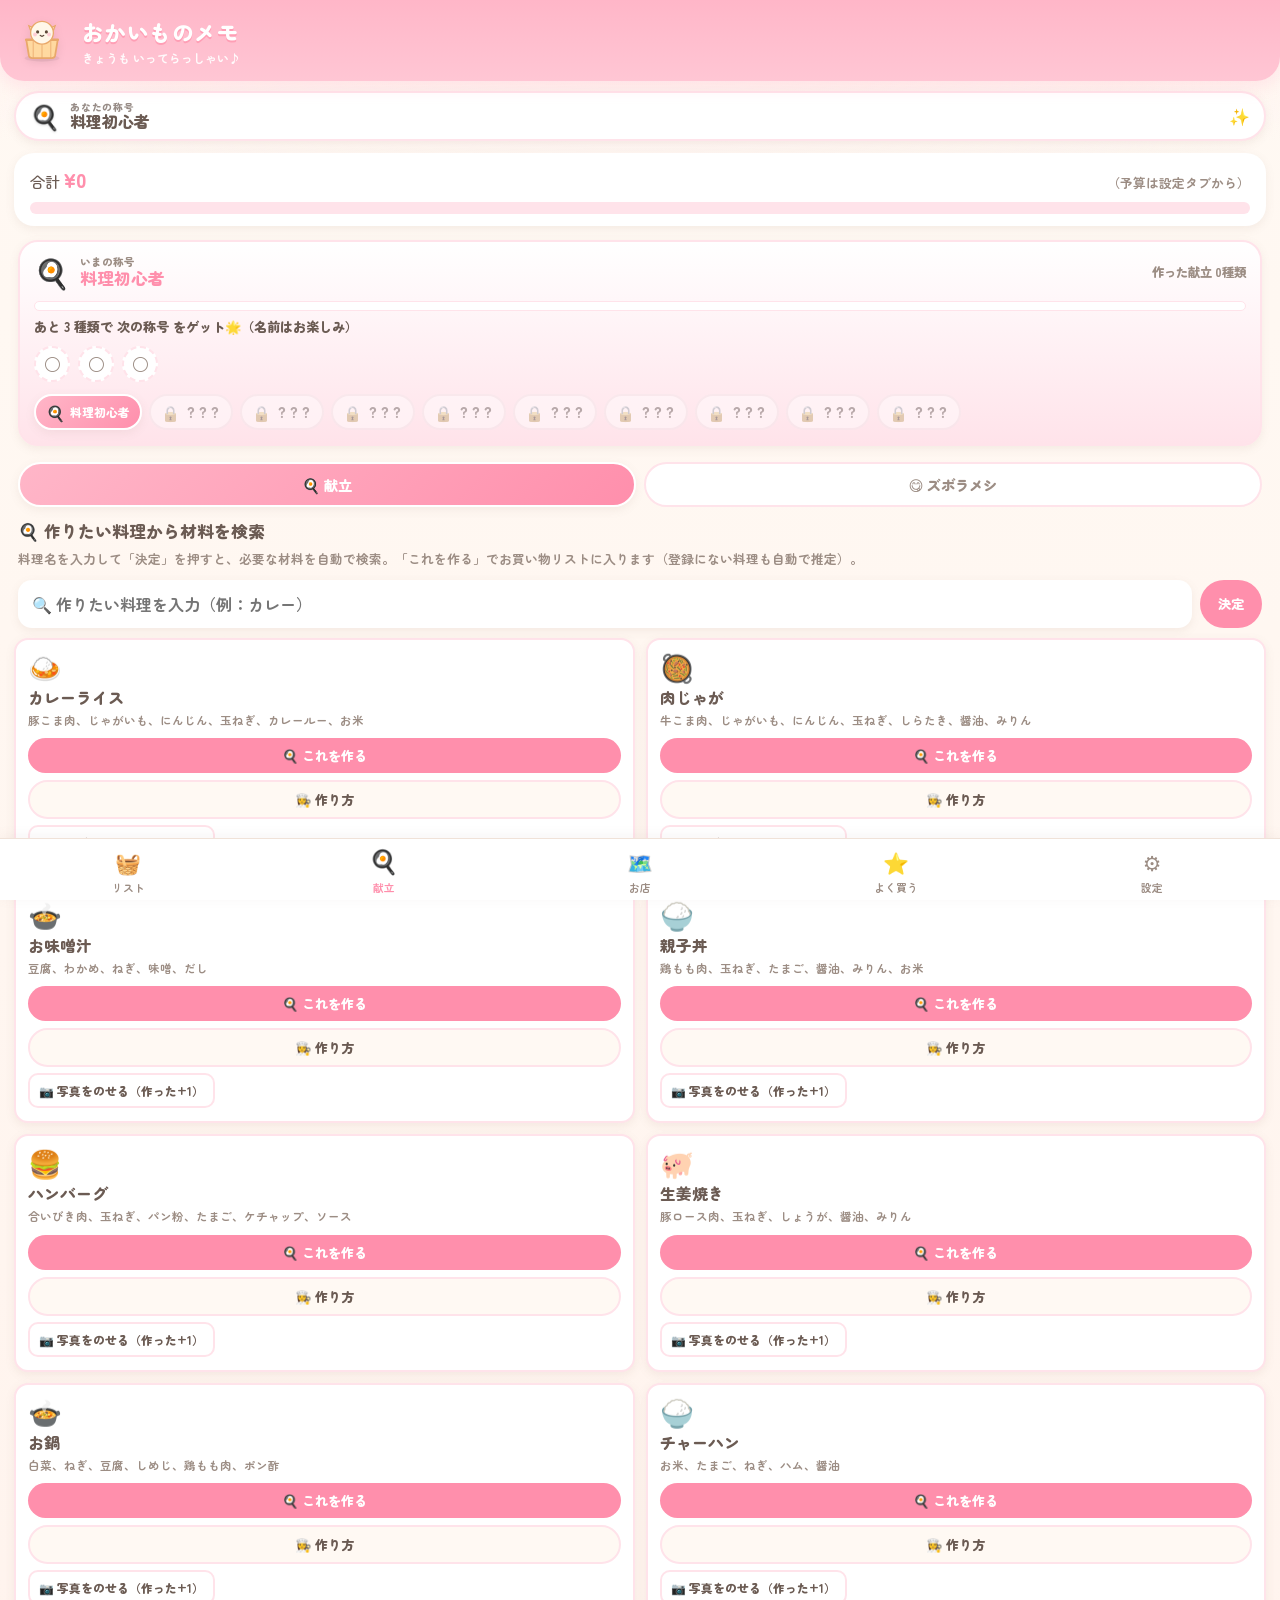
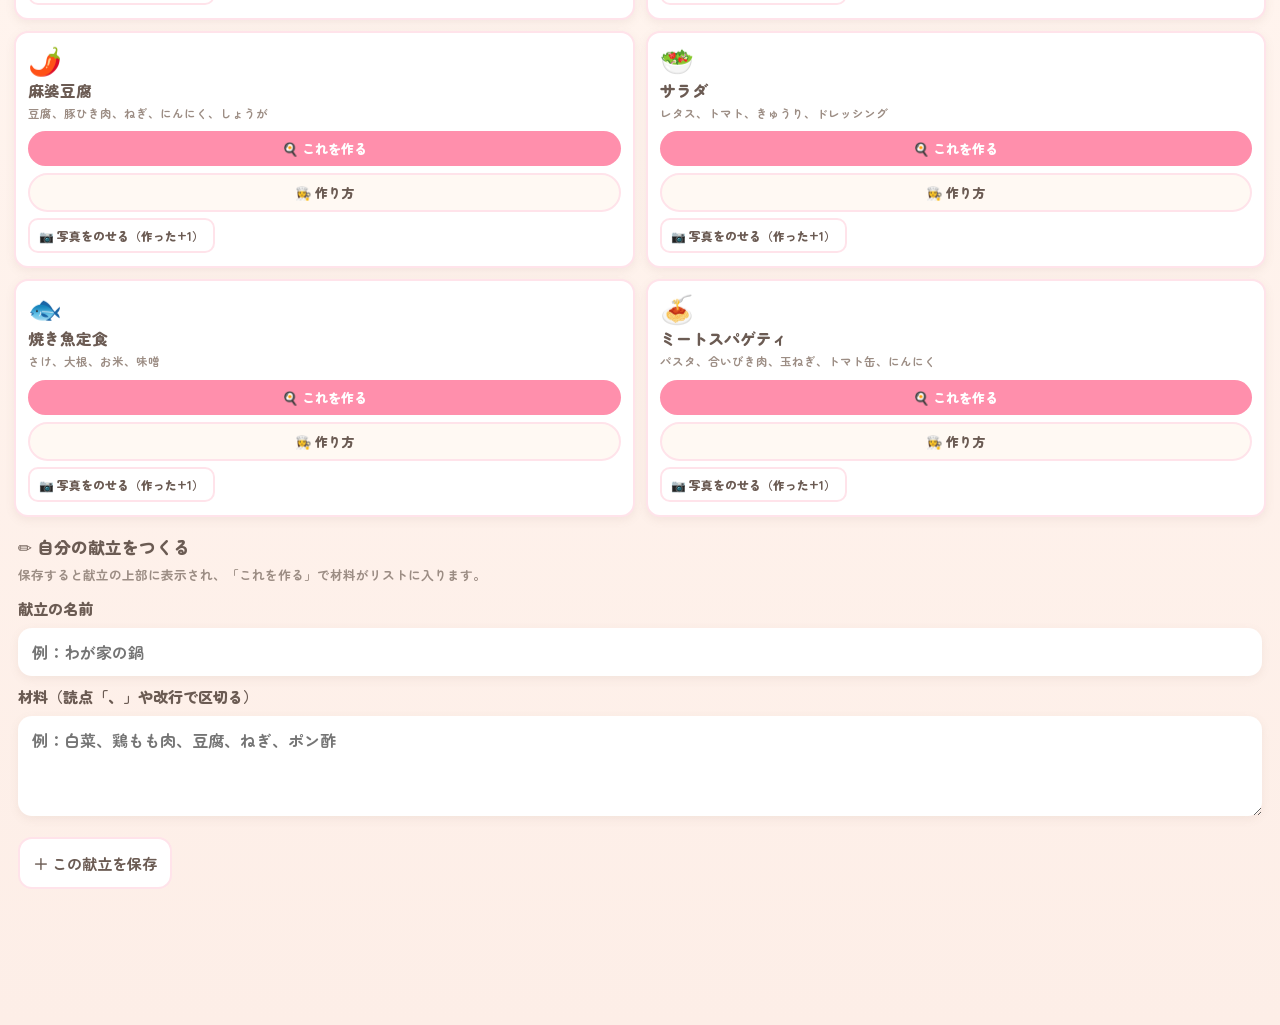
==== shopping/index.html @ a6638437 "v1.8: 料理名の予測サジェスト・材料推定の大幅拡充・リスト先頭表示 - 料理名を文脈から予測して候補表示（「鳥の」→鶏の唐揚げ/肉巻き、   「スパ」→スパゲティ＋カルボナーラ/ナポリタン、「ミネ" ====
<!DOCTYPE html>
<html lang="ja">
<head>
  <meta charset="UTF-8" />
  <!-- viewport-fit=cover で iPhone のノッチ/ホームバーまで対応。
       拡大はアクセシビリティのため敢えて禁止しない（入力欄は16pxで自動拡大を防止）。 -->
  <meta name="viewport" content="width=device-width, initial-scale=1.0, viewport-fit=cover" />
  <meta name="theme-color" content="#ffb6c8" />
  <meta name="description" content="主婦のための、かわいいお買い物リスト。よく買うものはワンタップ、売り場順で店内をスイスイ。" />
  <title>おかいものメモ 🐱🧺</title>

  <!-- スマホでホーム画面に追加すると、アプリのように全画面で起動する -->
  <meta name="mobile-web-app-capable" content="yes" />
  <meta name="apple-mobile-web-app-capable" content="yes" />
  <meta name="apple-mobile-web-app-status-bar-style" content="default" />
  <meta name="apple-mobile-web-app-title" content="おかいもの" />
  <meta name="format-detection" content="telephone=no" />

  <!-- ファビコン（お買い物バッグ）。SVG優先・PNGフォールバック -->
  <link rel="icon" href="favicon.svg?v=9" type="image/svg+xml" />
  <link rel="icon" href="favicon-32.png?v=9" sizes="32x32" type="image/png" />
  <link rel="icon" href="favicon-16.png?v=9" sizes="16x16" type="image/png" />
  <link rel="alternate icon" href="favicon-32.png?v=9" />

  <link rel="manifest" href="manifest.json" />
  <!-- iPhone のホーム画面アイコン（バッグ）。?v でキャッシュを更新 -->
  <link rel="apple-touch-icon" href="icons/apple-touch-icon.png?v=9" />
  <link rel="apple-touch-icon" sizes="180x180" href="icons/apple-touch-icon.png?v=9" />
  <link rel="apple-touch-icon" sizes="192x192" href="icons/icon-192.png?v=9" />

  <!-- 丸ゴシック（リポジトリで使用中の Zen Maru Gothic） -->
  <link rel="preconnect" href="https://fonts.googleapis.com" />
  <link rel="preconnect" href="https://fonts.gstatic.com" crossorigin />
  <link href="https://fonts.googleapis.com/css2?family=Zen+Maru+Gothic:wght@400;500;700;900&display=swap" rel="stylesheet" />

  <link rel="stylesheet" href="style.css" />
</head>
<body>
  <!-- ====== ヘッダー ====== -->
  <header class="app-header">
    <div class="mascot" aria-hidden="true">
      <!-- 買い物かごの子ねこマスコット -->
      <svg viewBox="0 0 64 64" width="56" height="56" role="img">
        <ellipse cx="32" cy="55" rx="20" ry="4" fill="#000" opacity="0.06"/>
        <!-- かご -->
        <path d="M14 34 h36 l-3 18 a4 4 0 0 1 -4 3 H21 a4 4 0 0 1 -4 -3 Z" fill="#ffd9a0" stroke="#e9a86a" stroke-width="2"/>
        <path d="M14 34 h36" stroke="#e9a86a" stroke-width="3" stroke-linecap="round"/>
        <path d="M22 34 v22 M32 34 v22 M42 34 v22" stroke="#e9a86a" stroke-width="1.5" opacity="0.6"/>
        <!-- ねこ -->
        <g>
          <path d="M20 26 l-3 -8 l8 4 Z" fill="#fff1d6" stroke="#e9a86a" stroke-width="1.5"/>
          <path d="M44 26 l3 -8 l-8 4 Z" fill="#fff1d6" stroke="#e9a86a" stroke-width="1.5"/>
          <circle cx="32" cy="26" r="13" fill="#fff7e9" stroke="#e9a86a" stroke-width="1.5"/>
          <circle cx="27" cy="25" r="1.8" fill="#5b4636"/>
          <circle cx="37" cy="25" r="1.8" fill="#5b4636"/>
          <path d="M30 29 q2 2 4 0" fill="none" stroke="#5b4636" stroke-width="1.5" stroke-linecap="round"/>
          <circle cx="24" cy="28" r="2.2" fill="#ffc2cf" opacity="0.8"/>
          <circle cx="40" cy="28" r="2.2" fill="#ffc2cf" opacity="0.8"/>
        </g>
      </svg>
    </div>
    <div class="app-title">
      <h1>おかいものメモ</h1>
      <p class="tagline">きょうも いってらっしゃい♪</p>
    </div>
  </header>

  <!-- ====== 称号バッジ（料理を作るほど豪華に） ====== -->
  <div id="titleBadge" class="title-badge" hidden>
    <span class="tb-icon" id="tbIcon" aria-hidden="true">🍳</span>
    <span class="tb-text">
      <span class="tb-label">あなたの称号</span>
      <span class="tb-name" id="tbName">料理初心者</span>
    </span>
    <span class="tb-spark" aria-hidden="true">✨</span>
  </div>

  <!-- ====== ホーム画面に追加バナー（スマホ用） ====== -->
  <div id="installBanner" class="install-banner" hidden>
    <span class="ib-emoji" aria-hidden="true">📲</span>
    <span id="installText" class="ib-text"></span>
    <button id="installBtn" class="ib-btn" type="button" hidden>追加</button>
    <button id="installClose" class="ib-close" type="button" aria-label="閉じる">✕</button>
  </div>

  <!-- ====== 予算サマリー ====== -->
  <section id="budgetBar" class="budget-bar" aria-live="polite">
    <div class="budget-line">
      <span class="budget-total">合計 <strong id="totalText">¥0</strong></span>
      <span class="budget-of" id="budgetOfText"></span>
    </div>
    <div class="budget-meter" role="progressbar" aria-label="予算の使用率">
      <div class="budget-meter-fill" id="budgetFill"></div>
    </div>
    <p class="budget-warn" id="budgetWarn" hidden>🐱 予算をちょっとオーバーしてるよ〜</p>
  </section>

  <!-- ====== メイン（タブ切替） ====== -->
  <main class="app-main">
    <!-- リストタブ -->
    <section id="tab-list" class="tab-panel" data-tab="list" hidden>
      <!-- 作る献立（上部に表示・人数で量を調整・材料は下にまとめる） -->
      <div id="planArea" class="plan-area" hidden></div>
      <!-- 買い忘れ提案（購入周期から「そろそろ？」） -->
      <div id="dueArea" class="due-area" hidden>
        <div class="due-head">
          <span>🔔 そろそろ買い忘れ？</span>
          <button id="dueClose" class="due-close" type="button" aria-label="閉じる">✕</button>
        </div>
        <div id="dueChips" class="chip-wrap"></div>
      </div>
      <div id="completeBanner" class="complete-banner" hidden>
        <div class="complete-emoji">🎉</div>
        <p class="complete-title">コンプリート！</p>
        <p class="complete-sub">今日のお買い物、おつかれさま♪</p>
        <button id="nextTripBtn" class="big-btn" type="button">🛍️ 次のお買い物に行く？</button>
      </div>
      <div id="listArea"></div>
      <div id="emptyState" class="empty-state" hidden>
        <div class="empty-emoji">🧺</div>
        <p class="empty-title">リストはまだ空っぽ</p>
        <p class="empty-sub">下の「＋」から、買うものを追加してね</p>
      </div>
    </section>

    <!-- よく買うものタブ -->
    <section id="tab-staples" class="tab-panel" data-tab="staples" hidden>
      <h2 class="section-title">⭐ いつもの・よく買うもの</h2>
      <p class="section-note">タップでリストに追加できます。長く使うほど、よく買うものが上に出てきます。</p>
      <div id="staplesArea" class="chip-wrap"></div>
      <div class="add-staple">
        <input id="newStapleInput" class="text-input" type="text" inputmode="text"
               placeholder="「いつもの」に登録（例：牛乳）" maxlength="30" />
        <button id="addStapleBtn" class="pill-btn" type="button">登録</button>
      </div>
    </section>

    <!-- 献立タブ（ホーム） -->
    <section id="tab-menu" class="tab-panel is-active" data-tab="menu">
      <!-- 称号・スタンプの進捗 -->
      <div id="cookProgress" class="cook-progress">
        <div class="cp-top">
          <span class="cp-title-icon" id="cpIcon" aria-hidden="true">🍳</span>
          <span class="cp-title-wrap">
            <span class="cp-title-label">いまの称号</span>
            <span class="cp-title-name" id="cpName">料理初心者</span>
          </span>
          <span class="cp-count" id="cpCount">作った献立 0種類</span>
        </div>
        <div class="cp-bar"><div class="cp-bar-fill" id="cpBarFill"></div></div>
        <p class="cp-next" id="cpNext"></p>
        <div id="stampCard" class="stamp-card"></div>
      </div>

      <!-- 献立／ズボラメシ の切り替え -->
      <div class="menu-seg">
        <button id="segRecipes" class="seg-btn is-active" type="button">🍳 献立</button>
        <button id="segZubora" class="seg-btn" type="button">😋 ズボラメシ</button>
      </div>

      <!-- 献立ペイン -->
      <div id="recipesPane">
        <h2 class="section-title">🍳 作りたい料理から材料を検索</h2>
        <p class="section-note">料理名を入力して「決定」を押すと、必要な材料を自動で検索。「これを作る」でお買い物リストに入ります（登録にない料理も自動で推定）。</p>

        <div class="recipe-search-wrap">
          <div class="recipe-search">
            <input id="recipeSearch" class="text-input" type="text" inputmode="text" autocomplete="off"
                   placeholder="🔍 作りたい料理を入力（例：カレー）" maxlength="24" />
            <button id="recipeDecideBtn" class="pill-btn" type="button">決定</button>
          </div>
          <div id="recipeSuggest" class="recipe-suggest" hidden></div>
        </div>

        <div id="recipeResult" class="recipe-result" hidden></div>

        <div id="recipeArea" class="recipe-grid"></div>

        <div id="recipeNoMatch" class="recipe-nomatch" hidden></div>

        <h2 class="section-title" style="margin-top:18px;">✏️ 自分の献立をつくる</h2>
        <p class="section-note">保存すると献立の上部に表示され、「これを作る」で材料がリストに入ります。</p>
        <label class="field" style="margin-bottom:8px;">
          <span class="field-label">献立の名前</span>
          <input id="recipeName" class="text-input" type="text" maxlength="20"
                 placeholder="例：わが家の鍋" style="margin-top:8px;" />
        </label>
        <label class="field">
          <span class="field-label">材料（読点「、」や改行で区切る）</span>
          <textarea id="recipeItems" class="text-input" rows="3"
                    placeholder="例：白菜、鶏もも肉、豆腐、ねぎ、ポン酢"
                    style="margin-top:8px; resize:vertical; line-height:1.6;"></textarea>
        </label>
        <button id="saveRecipeBtn" class="ghost-btn" type="button" style="margin:0 4px;">＋ この献立を保存</button>
      </div>

      <!-- ズボラメシペイン -->
      <div id="zuboraPane" hidden>
        <h2 class="section-title">😋 ズボラメシ（時短・節約）</h2>
        <p class="section-note">米類・麺類・一人暮らし飯・節約飯から、かんたんメニューを「これを作る」でリストに追加できます。</p>
        <div id="zuboraCats" class="chip-wrap"></div>
        <div id="zuboraArea" class="recipe-grid"></div>
      </div>
    </section>

    <!-- お店タブ（Phase 3：位置情報・オンライン時のみ） -->
    <section id="tab-stores" class="tab-panel" data-tab="stores" hidden>
      <h2 class="section-title">🗺️ 近くのお店</h2>
      <p class="section-note">現在地から近いスーパー・ドラッグストア等を探します。オンライン時のみ・位置情報の許可が必要です（地図データ © OpenStreetMap）。</p>

      <div class="store-actions">
        <button id="findStoresBtn" class="big-btn" type="button">📍 近くのお店を探す</button>
      </div>
      <div id="storeStatus" class="store-status" hidden></div>

      <div id="mapWrap" class="map-wrap" hidden>
        <div id="map"></div>
      </div>

      <div id="storeResults" class="store-results"></div>

      <div id="savedWrap" hidden>
        <h2 class="section-title" style="margin-top:18px;">⭐ 保存したお店</h2>
        <p class="section-note">回りたいお店にチェック → 「効率ルートを計算」で、現在地から近い順の回り方を提案します。</p>
        <div id="savedStores" class="store-results"></div>
        <div class="store-actions">
          <button id="routeBtn" class="big-btn ghost" type="button">🧭 効率ルートを計算</button>
        </div>
        <div id="routeArea" class="route-area" hidden>
          <div class="route-head">🧭 お店をまわる順番</div>
          <div id="routeList"></div>
          <div id="inStoreRoute" class="instore-route"></div>
        </div>
      </div>
    </section>

    <!-- 設定タブ -->
    <section id="tab-settings" class="tab-panel" data-tab="settings" hidden>
      <h2 class="section-title">⚙️ 設定</h2>

      <label class="field">
        <span class="field-label">今回の予算</span>
        <span class="field-input-yen">
          <span>¥</span>
          <input id="budgetInput" class="text-input" type="number" inputmode="numeric"
                 min="0" step="100" placeholder="例：5000" />
        </span>
      </label>

      <label class="toggle-field">
        <span>
          <span class="field-label">売り場順にならべる</span>
          <span class="field-sub">野菜→お肉→…の順でカード表示</span>
        </span>
        <input id="sortToggle" type="checkbox" class="switch" checked />
      </label>

      <label class="toggle-field">
        <span>
          <span class="field-label">合計金額を表示</span>
          <span class="field-sub">単価から自動でカゴ合計を計算</span>
        </span>
        <input id="budgetToggle" type="checkbox" class="switch" checked />
      </label>

      <label class="toggle-field">
        <span>
          <span class="field-label">買い忘れ提案</span>
          <span class="field-sub">買った周期から「そろそろ？」をお知らせ</span>
        </span>
        <input id="reminderToggle" type="checkbox" class="switch" checked />
      </label>

      <h2 class="section-title" style="margin-top:18px;">🧺 買い忘れ・在庫</h2>
      <p class="section-note">カゴに入れた品は自動で記録され、買う周期を学習します。周期は調整できます。</p>
      <div id="inventoryArea" class="inventory-area"></div>

      <div class="settings-actions">
        <button id="clearCheckedBtn" class="ghost-btn" type="button">✅ 完了したものを消す</button>
        <button id="clearAllBtn" class="ghost-btn danger" type="button">🗑 リストを全部消す</button>
      </div>

      <p class="settings-note">
        データはこの端末の中だけに保存されます（ログイン不要・無料・オフラインOK）。<br />
        ブラウザのデータを消すと、リストも消えるのでご注意ください。
      </p>
      <p class="settings-ver">おかいものメモ Phase 3 · v1.8</p>
    </section>
  </main>

  <!-- ====== 下部：追加バー（リストタブのみ表示） ====== -->
  <div id="addBar" class="add-bar" style="display:none;">
    <div id="suggestBox" class="suggest-box" hidden></div>
    <form id="addForm" class="add-form" autocomplete="off">
      <input id="nameInput" class="add-name" type="text" inputmode="text"
             placeholder="買うものを入力…" maxlength="40" aria-label="買うものの名前" />
      <input id="qtyInput" class="add-qty" type="number" inputmode="numeric"
             min="1" step="1" value="1" aria-label="数量" />
      <button id="addBtn" class="add-submit" type="submit" aria-label="リストに追加">＋</button>
    </form>
  </div>

  <!-- ====== タブバー ====== -->
  <nav class="tab-bar" role="tablist">
    <button class="tab-btn" data-target="list" role="tab" aria-selected="false">
      <span class="tab-ico">🧺</span><span class="tab-lbl">リスト</span>
    </button>
    <button class="tab-btn is-active" data-target="menu" role="tab" aria-selected="true">
      <span class="tab-ico">🍳</span><span class="tab-lbl">献立</span>
    </button>
    <button class="tab-btn" data-target="stores" role="tab" aria-selected="false">
      <span class="tab-ico">🗺️</span><span class="tab-lbl">お店</span>
    </button>
    <button class="tab-btn" data-target="staples" role="tab" aria-selected="false">
      <span class="tab-ico">⭐</span><span class="tab-lbl">よく買う</span>
    </button>
    <button class="tab-btn" data-target="settings" role="tab" aria-selected="false">
      <span class="tab-ico">⚙️</span><span class="tab-lbl">設定</span>
    </button>
  </nav>

  <!-- ご褒美演出のレイヤー -->
  <div id="rewardLayer" class="reward-layer" aria-hidden="true"></div>

  <script src="categories.js"></script>
  <script src="recipes.js"></script>
  <script src="app.js"></script>
  <script src="stores.js"></script>
</body>
</html>
---- shopping/style.css ----
/* =========================================================================
 * style.css — おかいものメモ かわいいパステルテーマ
 * CSS変数で配色を一元管理。丸ゴシック(Zen Maru Gothic)＋角丸カード。
 * ========================================================================= */

:root {
  /* パステル配色 */
  --pink:        #ffb6c8;
  --pink-soft:   #ffe3ea;
  --pink-deep:   #ff8fac;
  --cream:       #fff9f3;
  --peach:       #ffd9a0;
  --mint:        #b9e7d4;
  --mint-deep:   #6fcfae;
  --lav:         #d8c7f0;
  --sky:         #bfe0ff;
  --ink:         #6b5b53;     /* やさしい茶系の文字色 */
  --ink-soft:    #9c8d84;
  --line:        #f0e2d8;
  --white:       #ffffff;
  --warn:        #ff8aa0;

  --radius:      20px;
  --radius-sm:   14px;
  --shadow:      0 6px 18px rgba(255, 150, 175, 0.18);
  --shadow-soft: 0 3px 10px rgba(150, 120, 110, 0.10);

  --header-h:    72px;
  --addbar-h:    66px;
  --tabbar-h:    62px;

  --font: 'Zen Maru Gothic', system-ui, -apple-system, 'Hiragino Maru Gothic ProN',
          'Yu Gothic', sans-serif;
}

* { box-sizing: border-box; -webkit-tap-highlight-color: transparent; }

/* スマホでの操作感：ボタン等は長押し選択/コールアウトを無効化（入力欄は選択OK） */
button, .chip, .tab-btn, .aisle-head, .item-name, .mascot, .app-title,
.budget-bar, .section-title, .empty-state {
  -webkit-user-select: none;
  user-select: none;
  -webkit-touch-callout: none;
}

html {
  /* Androidのプル更新やバウンスでアプリ感が崩れないように */
  overscroll-behavior-y: none;
  height: 100%;
}

html, body {
  margin: 0;
  padding: 0;
  font-family: var(--font);
  color: var(--ink);
  background:
    radial-gradient(1200px 400px at 50% -200px, var(--pink-soft), transparent),
    linear-gradient(180deg, var(--cream), #fff4ee 60%, #fdeee7);
  min-height: 100vh;
  font-weight: 500;
  -webkit-font-smoothing: antialiased;
  overscroll-behavior-y: contain;
}

body {
  padding-bottom: calc(var(--addbar-h) + var(--tabbar-h) + env(safe-area-inset-bottom));
}

/* ====== ヘッダー ====== */
.app-header {
  position: sticky;
  top: 0;
  z-index: 30;
  display: flex;
  align-items: center;
  gap: 12px;
  padding: 10px 16px calc(10px) 14px;
  padding-top: calc(10px + env(safe-area-inset-top));
  background: linear-gradient(180deg, var(--pink), #ffc6d4);
  border-bottom-left-radius: 24px;
  border-bottom-right-radius: 24px;
  box-shadow: var(--shadow);
}
.mascot { flex: 0 0 auto; filter: drop-shadow(0 3px 4px rgba(0,0,0,0.08)); animation: bob 4s ease-in-out infinite; }
@keyframes bob { 0%,100% { transform: translateY(0); } 50% { transform: translateY(-3px); } }
.app-title h1 {
  margin: 0;
  font-size: 1.35rem;
  font-weight: 900;
  color: #fff;
  text-shadow: 0 2px 0 rgba(255, 120, 150, 0.45);
  letter-spacing: 0.02em;
}
.tagline { margin: 2px 0 0; font-size: 0.74rem; color: #fff; opacity: 0.92; font-weight: 700; }

/* ====== 予算サマリー ====== */
.budget-bar {
  margin: 12px 14px 4px;
  padding: 12px 16px;
  background: var(--white);
  border-radius: var(--radius);
  box-shadow: var(--shadow-soft);
}
.budget-line { display: flex; align-items: baseline; justify-content: space-between; gap: 8px; }
.budget-total { font-size: 0.95rem; }
.budget-total strong { font-size: 1.25rem; font-weight: 900; color: var(--pink-deep); }
.budget-of { font-size: 0.8rem; color: var(--ink-soft); font-weight: 700; }
.budget-meter {
  margin-top: 8px;
  height: 12px;
  border-radius: 999px;
  background: var(--pink-soft);
  overflow: hidden;
}
.budget-meter-fill {
  height: 100%;
  width: 0%;
  border-radius: 999px;
  background: linear-gradient(90deg, var(--mint-deep), var(--mint));
  transition: width 0.4s cubic-bezier(.2,.9,.3,1.2), background 0.3s;
}
.budget-meter-fill.is-over { background: linear-gradient(90deg, var(--warn), var(--pink-deep)); }
.budget-warn { margin: 8px 0 0; font-size: 0.82rem; font-weight: 700; color: var(--pink-deep); }

/* ====== ホーム画面に追加バナー ====== */
.install-banner {
  display: flex;
  align-items: center;
  gap: 10px;
  margin: 12px 14px 0;
  padding: 11px 12px 11px 14px;
  background: linear-gradient(180deg, #fff, var(--pink-soft));
  border: 2px solid var(--pink-soft);
  border-radius: var(--radius);
  box-shadow: var(--shadow-soft);
  animation: fadeIn 0.3s ease;
}
.install-banner[hidden] { display: none; }
.ib-emoji { font-size: 1.3rem; flex: 0 0 auto; }
.ib-text { flex: 1 1 auto; font-size: 0.82rem; font-weight: 700; line-height: 1.4; color: var(--ink); }
.ib-btn {
  flex: 0 0 auto;
  font-family: var(--font);
  font-weight: 900;
  color: #fff;
  background: var(--pink-deep);
  border: none;
  border-radius: 999px;
  padding: 8px 16px;
  cursor: pointer;
}
.ib-btn:active { transform: scale(0.96); }
.ib-close {
  flex: 0 0 auto;
  width: 30px; height: 30px;
  border: none;
  background: transparent;
  color: var(--ink-soft);
  font-size: 0.9rem;
  cursor: pointer;
  border-radius: 8px;
}
.ib-close:active { background: rgba(0,0,0,0.05); }

/* ====== メイン ====== */
.app-main { padding: 6px 14px 8px; }
.tab-panel { animation: fadeIn 0.25s ease; }
.tab-panel[hidden] { display: none; }
@keyframes fadeIn { from { opacity: 0; transform: translateY(6px); } to { opacity: 1; transform: none; } }

/* ====== 売り場グループ ====== */
.aisle {
  margin: 14px 0;
}
.aisle-head {
  display: flex;
  align-items: center;
  gap: 8px;
  margin: 0 4px 8px;
  font-size: 0.9rem;
  font-weight: 900;
  color: var(--ink);
}
.aisle-head .aisle-emoji { font-size: 1.15rem; }
.aisle-head .aisle-count {
  margin-left: auto;
  font-size: 0.72rem;
  color: var(--ink-soft);
  background: var(--pink-soft);
  border-radius: 999px;
  padding: 2px 9px;
  font-weight: 700;
}

/* ====== 商品カード ====== */
.item-card {
  display: flex;
  align-items: center;
  gap: 10px;
  background: var(--white);
  border-radius: var(--radius-sm);
  padding: 12px 12px;
  margin: 8px 0;
  box-shadow: var(--shadow-soft);
  transition: transform 0.18s ease, opacity 0.3s ease, box-shadow 0.18s;
  touch-action: pan-y;
}
.item-card.is-checked { opacity: 0.5; }
.item-card.is-checked .item-name { text-decoration: line-through; color: var(--ink-soft); }
.item-card:active { transform: scale(0.99); }

.check-btn {
  flex: 0 0 auto;
  width: 34px;
  height: 34px;
  border-radius: 50%;
  border: 2.5px solid var(--pink);
  background: var(--white);
  cursor: pointer;
  display: grid;
  place-items: center;
  font-size: 1rem;
  color: transparent;
  transition: all 0.18s ease;
}
.check-btn:active { transform: scale(0.86); }
.is-checked .check-btn {
  background: linear-gradient(135deg, var(--mint-deep), var(--mint));
  border-color: var(--mint-deep);
  color: #fff;
}

.item-body { flex: 1 1 auto; min-width: 0; }
.item-name {
  font-size: 1.02rem;
  font-weight: 700;
  word-break: break-word;
  line-height: 1.3;
}
.item-meta {
  margin-top: 2px;
  font-size: 0.76rem;
  color: var(--ink-soft);
  font-weight: 700;
  display: flex;
  gap: 8px;
  flex-wrap: wrap;
}
.item-price-input {
  width: 92px;
  border: 1.5px solid var(--line);
  border-radius: 10px;
  padding: 6px 8px;
  font-family: var(--font);
  font-weight: 700;
  font-size: 16px;        /* iOS の入力フォーカス時ズームを防ぐため16px以上 */
  color: var(--ink);
  text-align: right;
  background: var(--cream);
}
.item-price-input:focus { outline: none; border-color: var(--pink); background: #fff; }
.item-prev-price { color: var(--ink-soft); font-weight: 700; }
.item-prev-price.is-up { color: var(--warn); }
.item-prev-price.is-down { color: var(--mint-deep); }

.qty-group { display: flex; align-items: center; gap: 2px; flex: 0 0 auto; }
.qty-btn {
  width: 30px; height: 30px;
  border-radius: 8px;
  border: none;
  background: var(--pink-soft);
  color: var(--pink-deep);
  font-weight: 900;
  font-size: 1rem;
  cursor: pointer;
  line-height: 1;
}
.qty-btn:active { transform: scale(0.9); }
.qty-num { min-width: 26px; text-align: center; font-weight: 900; font-size: 0.95rem; }

.del-btn {
  flex: 0 0 auto;
  width: 36px; height: 36px;
  border: none;
  background: transparent;
  color: var(--ink-soft);
  font-size: 1.05rem;
  cursor: pointer;
  border-radius: 8px;
}
.del-btn:active { background: var(--pink-soft); }

/* ====== 空状態 ====== */
.empty-state { text-align: center; padding: 48px 20px; color: var(--ink-soft); }
.empty-emoji { font-size: 3.4rem; animation: bob 3s ease-in-out infinite; }
.empty-title { font-size: 1.05rem; font-weight: 900; color: var(--ink); margin: 12px 0 4px; }
.empty-sub { font-size: 0.85rem; margin: 0; }

/* ====== よく買うもの ====== */
.section-title { font-size: 1.05rem; font-weight: 900; margin: 8px 4px 6px; }
.section-note { font-size: 0.8rem; color: var(--ink-soft); margin: 0 4px 12px; font-weight: 700; }
.chip-wrap { display: flex; flex-wrap: wrap; gap: 9px; }
.chip {
  display: inline-flex;
  align-items: center;
  gap: 6px;
  background: var(--white);
  border: 2px solid var(--pink-soft);
  border-radius: 999px;
  padding: 9px 15px;
  font-weight: 700;
  font-size: 0.92rem;
  color: var(--ink);
  cursor: pointer;
  box-shadow: var(--shadow-soft);
  transition: transform 0.15s, border-color 0.15s, background 0.15s;
}
.chip:active { transform: scale(0.95); }
.chip.is-added { background: var(--mint); border-color: var(--mint-deep); }
.chip .chip-cat { font-size: 1rem; }
.chip .chip-x {
  margin-left: 2px;
  color: var(--ink-soft);
  font-size: 0.85rem;
  padding: 0 2px;
}
.chip-empty { color: var(--ink-soft); font-size: 0.85rem; font-weight: 700; padding: 8px 4px; }
.add-staple { display: flex; gap: 8px; margin-top: 18px; }

/* ====== 買い忘れ提案（そろそろ） ====== */
.due-area {
  margin: 12px 0 4px;
  padding: 12px 14px;
  background: linear-gradient(180deg, #fff, #fff3d9);
  border: 2px solid #ffe6ad;
  border-radius: var(--radius);
  box-shadow: var(--shadow-soft);
}
.due-area[hidden] { display: none; }
.due-head {
  display: flex; align-items: center; justify-content: space-between;
  font-weight: 900; font-size: 0.92rem; margin-bottom: 10px; color: var(--ink);
}
.due-close {
  width: 28px; height: 28px; border: none; background: transparent;
  color: var(--ink-soft); font-size: 0.85rem; cursor: pointer; border-radius: 8px;
}
.due-close:active { background: rgba(0,0,0,0.05); }
.due-area .chip { border-color: #ffe6ad; }
.due-area .chip .chip-sub { font-size: 0.7rem; color: var(--ink-soft); margin-left: 2px; }

/* ====== コンプリート演出 ====== */
.complete-banner {
  margin: 12px 0 16px;
  padding: 22px 18px;
  text-align: center;
  background: linear-gradient(180deg, #fff, var(--pink-soft));
  border: 2px solid var(--pink);
  border-radius: var(--radius);
  box-shadow: var(--shadow);
}
.complete-banner[hidden] { display: none; }
.complete-emoji { font-size: 2.6rem; animation: bob 1.6s ease-in-out infinite; }
.complete-title {
  font-size: 1.3rem; font-weight: 900; color: var(--pink-deep);
  margin: 6px 0 2px; letter-spacing: 0.02em;
}
.complete-sub { font-size: 0.85rem; color: var(--ink-soft); margin: 0 0 14px; font-weight: 700; }
.complete-banner .big-btn { width: auto; padding: 13px 26px; }

/* ====== 献立（レシピ） ====== */
.recipe-grid {
  display: grid;
  grid-template-columns: repeat(2, 1fr);
  gap: 11px;
}
.recipe-card {
  background: var(--white);
  border: 2px solid var(--pink-soft);
  border-radius: var(--radius-sm);
  padding: 13px 12px;
  cursor: pointer;
  box-shadow: var(--shadow-soft);
  transition: transform 0.15s, border-color 0.15s;
  position: relative;
}
.recipe-card:active { transform: scale(0.97); }
.recipe-card.is-custom { border-color: var(--lav); }
.recipe-emoji { font-size: 1.7rem; line-height: 1; }
.recipe-name { font-weight: 900; font-size: 0.98rem; margin: 6px 0 3px; }
.recipe-items { font-size: 0.72rem; color: var(--ink-soft); font-weight: 700; line-height: 1.4;
  display: -webkit-box; -webkit-line-clamp: 2; -webkit-box-orient: vertical; overflow: hidden; }
.recipe-add {
  margin-top: 9px;
  display: inline-block;
  font-size: 0.78rem; font-weight: 900; color: var(--pink-deep);
}
.recipe-del {
  position: absolute; top: 6px; right: 6px;
  width: 26px; height: 26px; border: none; background: transparent;
  color: var(--ink-soft); font-size: 0.8rem; cursor: pointer; border-radius: 8px;
}
.recipe-del:active { background: var(--pink-soft); }

/* 献立：検索・作り方・クックパッド */
.recipe-search-wrap { position: relative; z-index: 6; }
.recipe-search { margin: 4px 4px 10px; display: flex; gap: 8px; align-items: stretch; }
.recipe-search .text-input { flex: 1 1 auto; min-width: 0; }
.recipe-search .pill-btn { flex: 0 0 auto; padding: 0 18px; }

/* 料理名のサジェスト（文脈から予測） */
.recipe-suggest {
  position: absolute;
  left: 4px; right: 4px;
  top: calc(100% - 4px);
  background: var(--white);
  border: 2px solid var(--pink-soft);
  border-radius: var(--radius-sm);
  box-shadow: 0 10px 24px rgba(150,120,110,0.22);
  max-height: 54vh;
  overflow-y: auto;
  padding: 6px;
  z-index: 20;
}
.recipe-suggest[hidden] { display: none; }
.rs-hint { padding: 8px 12px 4px; font-size: 0.72rem; color: var(--ink-soft); font-weight: 700; }
.rs-item {
  display: flex; align-items: center; gap: 10px;
  padding: 11px 12px;
  border-radius: 12px;
  cursor: pointer;
  font-weight: 700;
}
.rs-item:active, .rs-item.is-active { background: var(--pink-soft); }
.rs-item .rs-emoji { font-size: 1.1rem; flex: 0 0 auto; }
.rs-item .rs-name { flex: 1 1 auto; min-width: 0; overflow: hidden; text-overflow: ellipsis; white-space: nowrap; }
.rs-item .rs-tag {
  margin-left: auto; flex: 0 0 auto;
  font-size: 0.68rem; font-weight: 800;
  color: var(--pink-deep);
  background: var(--pink-soft);
  border-radius: 999px;
  padding: 2px 8px;
}
.recipe-actions { display: flex; flex-direction: column; gap: 7px; margin-top: 10px; }
.recipe-add-btn, .recipe-how-btn {
  font-family: var(--font); font-weight: 900; font-size: 0.82rem;
  border-radius: 999px; padding: 8px 10px; cursor: pointer; border: none;
}
.recipe-add-btn { color: #fff; background: var(--pink-deep); }
.recipe-how-btn { color: var(--ink); background: var(--cream); border: 2px solid var(--pink-soft); }
.recipe-add-btn:active, .recipe-how-btn:active { transform: scale(0.97); }
.recipe-how-btn.is-open { background: var(--pink-soft); }
.recipe-how { margin-top: 9px; padding-top: 9px; border-top: 1px dashed var(--line); }
.recipe-how[hidden] { display: none; }
.recipe-steps { margin: 0 0 8px; padding-left: 18px; }
.recipe-steps li { font-size: 0.78rem; font-weight: 600; color: var(--ink); line-height: 1.5; margin-bottom: 3px; }
.recipe-steps-none { font-size: 0.76rem; color: var(--ink-soft); font-weight: 700; margin: 0 0 8px; }
.recipe-cookpad {
  display: block; text-align: center;
  font-size: 0.8rem; font-weight: 900; color: #ff7a2f;
  background: #fff3ea; border: 2px solid #ffd9bf; border-radius: 12px;
  padding: 9px; text-decoration: none;
}
.recipe-cookpad:active { transform: scale(0.98); }
.recipe-nomatch {
  margin: 6px 4px; padding: 14px;
  background: var(--white); border-radius: var(--radius-sm);
  box-shadow: var(--shadow-soft); text-align: center;
}
.recipe-nomatch[hidden] { display: none; }
.nomatch-title { font-weight: 800; font-size: 0.9rem; margin: 0 0 10px; }
.recipe-nomatch .big-btn { text-decoration: none; display: block; margin-bottom: 4px; }

/* ====== 在庫一覧 ====== */
.inventory-area { margin: 0 4px; }
.inv-row {
  display: flex; align-items: center; gap: 10px;
  background: var(--white);
  border-radius: var(--radius-sm);
  padding: 10px 12px;
  margin-bottom: 8px;
  box-shadow: var(--shadow-soft);
}
.inv-emoji { font-size: 1.1rem; flex: 0 0 auto; }
.inv-body { flex: 1 1 auto; min-width: 0; }
.inv-name { font-weight: 800; font-size: 0.92rem; }
.inv-meta { font-size: 0.72rem; color: var(--ink-soft); font-weight: 700; margin-top: 1px; }
.inv-meta.is-due { color: var(--pink-deep); }
.inv-interval {
  display: flex; align-items: center; gap: 4px; flex: 0 0 auto;
  font-size: 0.74rem; font-weight: 700; color: var(--ink-soft);
}
.inv-interval input {
  width: 44px; text-align: center;
  border: 1.5px solid var(--line); border-radius: 8px; padding: 5px 2px;
  font-family: var(--font); font-weight: 800; font-size: 16px; color: var(--ink);
  background: var(--cream);
}
.inv-interval input:focus { outline: none; border-color: var(--pink); }
.inv-del {
  flex: 0 0 auto; width: 30px; height: 30px; border: none; background: transparent;
  color: var(--ink-soft); font-size: 0.95rem; cursor: pointer; border-radius: 8px;
}
.inv-empty { color: var(--ink-soft); font-size: 0.82rem; font-weight: 700; padding: 6px 2px; }

/* ====== お店（Phase 3） ====== */
.store-actions { margin: 8px 4px; }
.big-btn {
  width: 100%;
  font-family: var(--font);
  font-weight: 900;
  font-size: 1rem;
  color: #fff;
  background: linear-gradient(135deg, var(--pink-deep), var(--pink));
  border: none;
  border-radius: var(--radius-sm);
  padding: 14px;
  cursor: pointer;
  box-shadow: var(--shadow-soft);
}
.big-btn:active { transform: scale(0.98); }
.big-btn.ghost {
  background: var(--white);
  color: var(--pink-deep);
  border: 2px solid var(--pink-soft);
}
.store-status {
  margin: 6px 4px;
  padding: 10px 14px;
  background: var(--white);
  border-radius: var(--radius-sm);
  font-size: 0.84rem;
  font-weight: 700;
  color: var(--ink);
  box-shadow: var(--shadow-soft);
}
.store-status[hidden] { display: none; }
.store-status.is-ok { color: var(--mint-deep); }
.store-status.is-warn { color: var(--pink-deep); }

.map-wrap { margin: 10px 4px; border-radius: var(--radius-sm); overflow: hidden; box-shadow: var(--shadow-soft); }
.map-wrap[hidden] { display: none; }
#map { width: 100%; height: 240px; background: #e8eef0; }
.leaflet-container { font-family: var(--font); }

.store-results { margin: 4px 0; }
.store-card {
  display: flex;
  align-items: center;
  gap: 10px;
  background: var(--white);
  border-radius: var(--radius-sm);
  padding: 11px 12px;
  margin: 8px 4px;
  box-shadow: var(--shadow-soft);
}
.store-body { flex: 1 1 auto; min-width: 0; }
.store-name { font-weight: 800; font-size: 0.96rem; word-break: break-word; }
.store-meta { font-size: 0.74rem; color: var(--ink-soft); font-weight: 700; margin-top: 1px; }
.store-mini {
  flex: 0 0 auto; width: 36px; height: 36px;
  border: none; background: var(--pink-soft); border-radius: 10px;
  font-size: 1rem; cursor: pointer;
}
.store-mini:active { transform: scale(0.92); }
.store-save {
  flex: 0 0 auto;
  font-family: var(--font); font-weight: 800; font-size: 0.82rem;
  color: var(--pink-deep); background: var(--white);
  border: 2px solid var(--pink-soft); border-radius: 999px;
  padding: 7px 12px; cursor: pointer; white-space: nowrap;
}
.store-save.is-saved { background: var(--mint); border-color: var(--mint-deep); color: var(--ink); }
.store-save:active { transform: scale(0.96); }
.store-check { width: 22px; height: 22px; flex: 0 0 auto; accent-color: var(--mint-deep); }

.route-area {
  margin: 10px 4px;
  padding: 12px 14px;
  background: linear-gradient(180deg, #fff, #eafaf3);
  border: 2px solid #c8efde;
  border-radius: var(--radius);
  box-shadow: var(--shadow-soft);
}
.route-head { font-weight: 900; font-size: 0.92rem; margin-bottom: 8px; }
.route-row { display: flex; align-items: center; gap: 10px; padding: 7px 0; border-bottom: 1px dashed var(--line); }
.route-row:last-of-type { border-bottom: none; }
.route-num {
  flex: 0 0 auto; width: 26px; height: 26px; border-radius: 50%;
  background: var(--mint-deep); color: #fff; font-weight: 900; font-size: 0.82rem;
  display: grid; place-items: center;
}
.route-namewrap { flex: 1 1 auto; display: flex; flex-direction: column; min-width: 0; }
.route-name { font-weight: 800; font-size: 0.92rem; }
.route-leg { font-size: 0.72rem; color: var(--ink-soft); font-weight: 700; }
.route-total { margin-top: 8px; font-weight: 900; font-size: 0.86rem; color: var(--mint-deep); text-align: right; }

/* 店内の回り方（売り場順） */
.instore-route { margin-top: 12px; padding-top: 12px; border-top: 2px dashed #c8efde; }
.instore-head { font-weight: 900; font-size: 0.9rem; margin-bottom: 8px; }
.instore-empty { font-size: 0.8rem; color: var(--ink-soft); font-weight: 700; margin: 4px 0; }
.instore-row { display: flex; align-items: flex-start; gap: 10px; padding: 7px 0; border-bottom: 1px dashed var(--line); }
.instore-row:last-child { border-bottom: none; }
.instore-num {
  flex: 0 0 auto; width: 24px; height: 24px; border-radius: 50%;
  background: var(--pink); color: #fff; font-weight: 900; font-size: 0.78rem;
  display: grid; place-items: center; margin-top: 1px;
}
.instore-body { flex: 1 1 auto; min-width: 0; display: flex; flex-direction: column; }
.instore-aisle { font-weight: 800; font-size: 0.88rem; }
.instore-items { font-size: 0.76rem; color: var(--ink-soft); font-weight: 700; margin-top: 1px; }

/* 5タブでも収まるよう少しコンパクトに */
.tab-btn .tab-lbl { font-size: 0.64rem; }
.tab-btn .tab-ico { font-size: 1.2rem; }

/* ====== 設定 ====== */
.field { display: block; margin: 4px 4px 16px; }
.field-label { font-weight: 900; font-size: 0.95rem; }
.field-sub { display: block; font-size: 0.75rem; color: var(--ink-soft); font-weight: 700; margin-top: 2px; }
.field-input-yen {
  display: flex; align-items: center; gap: 6px;
  margin-top: 8px;
  background: var(--white);
  border-radius: var(--radius-sm);
  padding: 4px 14px;
  box-shadow: var(--shadow-soft);
  font-weight: 900;
}
.field-input-yen input { border: none; background: transparent; flex: 1; }
.text-input {
  font-family: var(--font);
  font-size: 1rem;
  font-weight: 700;
  color: var(--ink);
  border: none;
  padding: 12px 14px;
  border-radius: var(--radius-sm);
  background: var(--white);
  box-shadow: var(--shadow-soft);
  width: 100%;
}
.text-input:focus { outline: 2px solid var(--pink); }
.toggle-field {
  display: flex; align-items: center; justify-content: space-between; gap: 14px;
  background: var(--white);
  border-radius: var(--radius-sm);
  padding: 14px 16px;
  margin: 0 4px 12px;
  box-shadow: var(--shadow-soft);
}
.switch {
  appearance: none; -webkit-appearance: none;
  width: 50px; height: 28px;
  border-radius: 999px;
  background: var(--line);
  position: relative;
  cursor: pointer;
  transition: background 0.2s;
  flex: 0 0 auto;
}
.switch:checked { background: var(--mint-deep); }
.switch::after {
  content: '';
  position: absolute;
  top: 3px; left: 3px;
  width: 22px; height: 22px;
  border-radius: 50%;
  background: #fff;
  box-shadow: 0 1px 3px rgba(0,0,0,0.2);
  transition: transform 0.2s;
}
.switch:checked::after { transform: translateX(22px); }

.settings-actions { display: flex; flex-direction: column; gap: 10px; margin: 18px 4px; }
.ghost-btn {
  font-family: var(--font);
  font-weight: 700;
  font-size: 0.95rem;
  color: var(--ink);
  background: var(--white);
  border: 2px solid var(--pink-soft);
  border-radius: var(--radius-sm);
  padding: 13px;
  cursor: pointer;
}
.ghost-btn:active { transform: scale(0.98); }
.ghost-btn.danger { color: var(--pink-deep); border-color: #ffd2dc; }
.settings-note { font-size: 0.76rem; color: var(--ink-soft); margin: 8px 4px; line-height: 1.6; font-weight: 700; }
.settings-ver { font-size: 0.72rem; color: var(--ink-soft); text-align: center; margin-top: 20px; opacity: 0.7; }

.pill-btn {
  font-family: var(--font);
  font-weight: 900;
  color: #fff;
  background: var(--pink-deep);
  border: none;
  border-radius: 999px;
  padding: 0 18px;
  cursor: pointer;
  white-space: nowrap;
}
.pill-btn:active { transform: scale(0.96); }

/* ====== 追加バー ====== */
.add-bar {
  position: fixed;
  left: 0; right: 0;
  bottom: calc(var(--tabbar-h) + env(safe-area-inset-bottom));
  z-index: 25;
  background: rgba(255, 249, 243, 0.96);
  backdrop-filter: blur(6px);
  border-top: 1px solid var(--line);
  padding: 9px 12px;
}
.suggest-box {
  position: absolute;
  left: 12px; right: 12px;
  bottom: calc(100% + 6px);
  background: var(--white);
  border-radius: var(--radius-sm);
  box-shadow: 0 -4px 18px rgba(150,120,110,0.18);
  max-height: 46vh;
  overflow-y: auto;
  padding: 6px;
}
.suggest-item {
  display: flex; align-items: center; gap: 10px;
  padding: 11px 12px;
  border-radius: 12px;
  cursor: pointer;
  font-weight: 700;
}
.suggest-item:active, .suggest-item.is-active { background: var(--pink-soft); }
.suggest-item .s-emoji { font-size: 1.1rem; }
.suggest-item .s-meta { margin-left: auto; font-size: 0.74rem; color: var(--ink-soft); font-weight: 700; }
.suggest-hint { padding: 8px 12px 4px; font-size: 0.72rem; color: var(--ink-soft); font-weight: 700; }

.add-form { display: flex; gap: 8px; align-items: center; }
.add-name {
  flex: 1 1 auto;
  font-family: var(--font);
  font-weight: 700;
  font-size: 1rem;
  color: var(--ink);
  border: 2px solid var(--pink-soft);
  border-radius: 999px;
  padding: 11px 16px;
  background: var(--white);
}
.add-name:focus { outline: none; border-color: var(--pink); }
.add-qty {
  width: 54px;
  flex: 0 0 auto;
  font-family: var(--font);
  font-weight: 900;
  font-size: 1rem;
  text-align: center;
  color: var(--ink);
  border: 2px solid var(--pink-soft);
  border-radius: 14px;
  padding: 11px 4px;
  background: var(--white);
}
.add-qty:focus { outline: none; border-color: var(--pink); }
.add-submit {
  flex: 0 0 auto;
  width: 48px; height: 48px;
  border-radius: 50%;
  border: none;
  background: linear-gradient(135deg, var(--pink-deep), var(--pink));
  color: #fff;
  font-size: 1.7rem;
  font-weight: 900;
  line-height: 1;
  cursor: pointer;
  box-shadow: var(--shadow);
}
.add-submit:active { transform: scale(0.92); }

/* ====== タブバー ====== */
.tab-bar {
  position: fixed;
  left: 0; right: 0; bottom: 0;
  z-index: 26;
  height: calc(var(--tabbar-h) + env(safe-area-inset-bottom));
  padding-bottom: env(safe-area-inset-bottom);
  display: flex;
  background: var(--white);
  border-top: 1px solid var(--line);
  box-shadow: 0 -2px 12px rgba(150,120,110,0.08);
}
.tab-btn {
  flex: 1;
  border: none;
  background: transparent;
  font-family: var(--font);
  color: var(--ink-soft);
  cursor: pointer;
  display: flex;
  flex-direction: column;
  align-items: center;
  gap: 2px;
  padding: 8px 0;
}
.tab-btn .tab-ico { font-size: 1.3rem; transition: transform 0.2s; }
.tab-btn .tab-lbl { font-size: 0.68rem; font-weight: 700; }
.tab-btn.is-active { color: var(--pink-deep); }
.tab-btn.is-active .tab-ico { transform: translateY(-2px) scale(1.12); }

/* ====== ご褒美演出 ====== */
.reward-layer { position: fixed; inset: 0; pointer-events: none; z-index: 50; overflow: hidden; }
.reward-bubble {
  position: absolute;
  width: max-content;
  white-space: nowrap;
  left: 50%;
  top: 38%;
  transform: translate(-50%, -50%) scale(0.6);
  background: #fff;
  color: var(--pink-deep);
  font-weight: 900;
  font-size: 1.3rem;
  padding: 14px 26px;
  border-radius: 999px;
  box-shadow: var(--shadow);
  opacity: 0;
  animation: reward 1.1s ease forwards;
}
@keyframes reward {
  0%   { opacity: 0; transform: translate(-50%, -50%) scale(0.6); }
  25%  { opacity: 1; transform: translate(-50%, -50%) scale(1.08); }
  70%  { opacity: 1; transform: translate(-50%, -60%) scale(1); }
  100% { opacity: 0; transform: translate(-50%, -80%) scale(0.95); }
}
.reward-bubble.reward-complete {
  font-size: 1.7rem;
  padding: 18px 30px;
  background: linear-gradient(135deg, var(--pink-deep), var(--pink));
  color: #fff;
  animation: reward 1.5s ease forwards;
}
.confetti {
  position: absolute;
  width: 9px; height: 9px;
  border-radius: 2px;
  opacity: 0;
  animation: confetti-fall 1s ease-out forwards;
}
@keyframes confetti-fall {
  0%   { opacity: 1; transform: translateY(0) rotate(0deg); }
  100% { opacity: 0; transform: translateY(120px) rotate(360deg); }
}

/* ====== トースト ====== */
.app-toast {
  position: fixed;
  left: 50%;
  bottom: calc(var(--addbar-h) + var(--tabbar-h) + 16px + env(safe-area-inset-bottom));
  transform: translateX(-50%) translateY(12px);
  z-index: 60;
  background: var(--ink);
  color: #fff;
  font-weight: 800;
  font-size: 0.86rem;
  padding: 11px 18px;
  border-radius: 999px;
  box-shadow: var(--shadow);
  opacity: 0;
  pointer-events: none;
  transition: opacity 0.25s ease, transform 0.25s ease;
  max-width: 86vw;
  text-align: center;
}
.app-toast.is-show { opacity: 0.95; transform: translateX(-50%) translateY(0); }

/* ====== 称号バッジ（ヘッダー上部・作るほど豪華に） ====== */
.title-badge {
  display: flex; align-items: center; gap: 10px;
  margin: 10px 14px 2px; padding: 8px 14px;
  border-radius: 999px;
  background: var(--white);
  border: 2px solid var(--pink-soft);
  box-shadow: var(--shadow-soft);
  position: relative; overflow: hidden;
}
.title-badge[hidden] { display: none; }
.title-badge .tb-icon { font-size: 1.5rem; line-height: 1; flex: 0 0 auto; filter: drop-shadow(0 1px 1px rgba(0,0,0,0.12)); }
.title-badge .tb-text { display: flex; flex-direction: column; line-height: 1.15; min-width: 0; }
.title-badge .tb-label { font-size: 0.62rem; font-weight: 800; letter-spacing: 0.08em; opacity: 0.7; }
.title-badge .tb-name { font-size: 1rem; font-weight: 900; white-space: nowrap; overflow: hidden; text-overflow: ellipsis; }
.title-badge .tb-spark { margin-left: auto; font-size: 1.05rem; flex: 0 0 auto; animation: tb-twinkle 1.8s ease-in-out infinite; }
@keyframes tb-twinkle { 0%,100% { opacity: 0.4; transform: scale(0.9) rotate(0); } 50% { opacity: 1; transform: scale(1.15) rotate(12deg); } }

.title-badge.tl-0 { background: #fff; border-color: var(--pink-soft); color: var(--ink); }
.title-badge.tl-1 { background: linear-gradient(135deg, #fff, #eafaf3); border-color: var(--mint); color: var(--ink); }
.title-badge.tl-2 { background: linear-gradient(135deg, #fff, #e9f3ff); border-color: var(--sky); color: var(--ink); }
.title-badge.tl-3 { background: linear-gradient(135deg, #fff, #f1eafc); border-color: var(--lav); color: var(--ink); }
.title-badge.tl-4 { background: linear-gradient(135deg, #fff7ea, #ffe6c2); border-color: var(--peach); color: #8a5a1e; }
.title-badge.tl-5 { background: linear-gradient(135deg, var(--pink), var(--pink-deep)); border-color: #fff; color: #fff; }
.title-badge.tl-6 { background: linear-gradient(135deg, #7fd7c4, #4fb6e8); border-color: #fff; color: #fff; }
.title-badge.tl-7 { background: linear-gradient(135deg, #b69cf0, #8f7be8); border-color: #fff; color: #fff; }
.title-badge.tl-8 { background: linear-gradient(135deg, #ff9ec4, #b07bf0); border-color: #fff; color: #fff; }
.title-badge.tl-9 { background: linear-gradient(125deg, #ffd86b, #ff9ec4 40%, #9b8cff 75%, #6fd3e8); border-color: #fff; color: #fff; }
.title-badge.tl-5 .tb-label, .title-badge.tl-6 .tb-label, .title-badge.tl-7 .tb-label,
.title-badge.tl-8 .tb-label, .title-badge.tl-9 .tb-label { opacity: 0.9; }
.title-badge.glam { box-shadow: 0 4px 16px rgba(255,140,180,0.40); }
.title-badge.glam-max { box-shadow: 0 6px 22px rgba(255,170,90,0.50); }
/* 高位はキラッと光が流れる */
.title-badge.glam::after {
  content: ""; position: absolute; inset: 0; pointer-events: none;
  background: linear-gradient(115deg, transparent 30%, rgba(255,255,255,0.55) 50%, transparent 70%);
  transform: translateX(-120%); animation: tb-shimmer 3.4s ease-in-out infinite;
}
@keyframes tb-shimmer { 0% { transform: translateX(-120%); } 60%,100% { transform: translateX(120%); } }

/* ====== 称号・スタンプの進捗（献立タブ） ====== */
.cook-progress {
  margin: 4px 4px 16px; padding: 14px;
  background: linear-gradient(180deg, #fff, var(--pink-soft));
  border: 2px solid var(--pink-soft); border-radius: var(--radius);
  box-shadow: var(--shadow-soft);
}
.cp-top { display: flex; align-items: center; gap: 10px; }
.cp-title-icon { font-size: 1.8rem; line-height: 1; flex: 0 0 auto; }
.cp-title-wrap { display: flex; flex-direction: column; line-height: 1.2; min-width: 0; }
.cp-title-label { font-size: 0.66rem; font-weight: 800; color: var(--ink-soft); }
.cp-title-name { font-size: 1.05rem; font-weight: 900; color: var(--pink-deep); white-space: nowrap; overflow: hidden; text-overflow: ellipsis; }
.cp-count { margin-left: auto; font-size: 0.78rem; font-weight: 800; color: var(--ink-soft); text-align: right; flex: 0 0 auto; }
.cp-bar { height: 10px; border-radius: 999px; background: var(--white); border: 1.5px solid var(--pink-soft); overflow: hidden; margin: 12px 0 6px; }
.cp-bar-fill { height: 100%; width: 0; border-radius: 999px; background: linear-gradient(90deg, var(--pink), var(--pink-deep)); transition: width 0.4s ease; }
.cp-next { font-size: 0.82rem; font-weight: 800; color: var(--ink); margin: 0 0 10px; }
.stamp-row { display: flex; gap: 8px; margin-bottom: 12px; }
.stamp {
  width: 36px; height: 36px; border-radius: 50%;
  display: flex; align-items: center; justify-content: center;
  font-size: 1.05rem; border: 2px dashed var(--pink-soft); background: var(--white); color: var(--ink-soft);
}
.stamp.is-filled { border-style: solid; border-color: var(--pink-deep); background: var(--pink-soft); color: var(--pink-deep); animation: stamp-pop 0.4s ease; }
@keyframes stamp-pop { 0% { transform: scale(0.4); } 70% { transform: scale(1.15); } 100% { transform: scale(1); } }
.title-chips { display: flex; flex-wrap: wrap; gap: 7px; }
.title-chip {
  display: inline-flex; align-items: center; gap: 5px;
  padding: 5px 10px; border-radius: 999px; font-size: 0.74rem; font-weight: 800;
  background: var(--white); border: 2px solid var(--pink-soft); color: var(--ink);
}
.title-chip .tc-ico { font-size: 0.95rem; }
.title-chip.is-locked { opacity: 0.45; filter: grayscale(0.6); }
.title-chip.is-current { background: linear-gradient(135deg, var(--pink), var(--pink-deep)); color: #fff; border-color: #fff; box-shadow: var(--shadow-soft); }

/* ====== 献立カード：作った回数・写真・シェア ====== */
.recipe-count { font-size: 0.72rem; font-weight: 800; color: var(--pink-deep); margin: 5px 0 2px; }
.recipe-photo { width: 100%; height: 92px; object-fit: cover; border-radius: 10px; margin: 6px 0 2px; border: 2px solid var(--pink-soft); cursor: pointer; display: block; }
.recipe-actions2 { display: flex; flex-wrap: wrap; gap: 6px; margin-top: 6px; }
.recipe-made-btn, .recipe-photo-btn, .recipe-share-btn {
  font-family: var(--font); font-weight: 800; font-size: 0.74rem; cursor: pointer;
  border-radius: 10px; padding: 7px 9px; border: 2px solid var(--pink-soft); background: var(--white); color: var(--ink);
}
.recipe-made-btn { background: var(--pink-soft); color: var(--pink-deep); border-color: var(--pink); }
.recipe-share-btn { background: var(--mint); color: #1f7d63; border-color: var(--mint-deep); }
.recipe-made-btn:active, .recipe-photo-btn:active, .recipe-share-btn:active { transform: scale(0.95); }

/* ====== シェアシート（PCフォールバック） ====== */
.share-sheet-backdrop { position: fixed; inset: 0; background: rgba(80,60,55,0.4); z-index: 70; display: flex; align-items: flex-end; justify-content: center; }
.share-sheet {
  width: 100%; max-width: 480px; background: var(--white);
  border-radius: 20px 20px 0 0; padding: 18px 18px calc(18px + env(safe-area-inset-bottom));
  box-shadow: 0 -6px 24px rgba(0,0,0,0.15); animation: sheet-up 0.25s ease;
}
@keyframes sheet-up { from { transform: translateY(40px); opacity: 0.6; } to { transform: translateY(0); opacity: 1; } }
.share-sheet h3 { margin: 0 0 4px; font-size: 1rem; font-weight: 900; color: var(--ink); }
.share-sheet .ss-note { margin: 0 0 12px; font-size: 0.78rem; color: var(--ink-soft); font-weight: 700; line-height: 1.5; }
.share-sheet .ss-btn {
  display: flex; align-items: center; gap: 10px; width: 100%;
  padding: 13px 14px; margin-bottom: 8px; border-radius: 12px;
  border: 2px solid var(--pink-soft); background: var(--cream);
  font-family: var(--font); font-weight: 800; font-size: 0.9rem; color: var(--ink); cursor: pointer; text-decoration: none; text-align: left;
}
.share-sheet .ss-btn:active { transform: scale(0.98); }
.share-sheet .ss-static { background: var(--white); cursor: default; color: var(--ink-soft); font-size: 0.82rem; }
.share-sheet .ss-close { margin-top: 4px; background: transparent; border: none; color: var(--ink-soft); font-weight: 800; width: 100%; padding: 10px; cursor: pointer; font-family: var(--font); }

/* コンプリート/称号の大きめバブル */
.reward-bubble.reward-title { font-size: 1.2rem; padding: 16px 26px; background: linear-gradient(135deg, #ffd86b, #ff9ec4 60%, #9b8cff); color: #fff; }

/* ====== 決定→材料の検索結果パネル ====== */
.recipe-result {
  margin: 0 4px 14px; padding: 14px;
  background: var(--white); border: 2px solid var(--pink); border-radius: var(--radius);
  box-shadow: var(--shadow-soft);
}
.recipe-result[hidden] { display: none; }
.rr-head { display: flex; align-items: center; gap: 10px; margin-bottom: 10px; }
.rr-emoji { font-size: 1.7rem; line-height: 1; flex: 0 0 auto; }
.rr-headtext { min-width: 0; flex: 1 1 auto; }
.rr-title { font-weight: 900; font-size: 1rem; color: var(--ink); }
.rr-sub { font-size: 0.74rem; font-weight: 800; color: var(--pink-deep); margin-top: 2px; }
.rr-close { flex: 0 0 auto; width: 30px; height: 30px; border: none; background: transparent; color: var(--ink-soft); font-size: 0.95rem; cursor: pointer; border-radius: 8px; }
.rr-ings { display: flex; flex-wrap: wrap; gap: 7px; margin-bottom: 12px; }
.rr-ing {
  display: inline-flex; align-items: center; gap: 5px;
  padding: 7px 12px; border-radius: 999px; font-family: var(--font); font-weight: 800; font-size: 0.84rem;
  background: var(--cream); border: 2px solid var(--pink-soft); color: var(--ink);
}
.rr-ing .rr-ing-emoji { font-size: 0.95rem; }
.rr-actions { display: flex; flex-direction: column; gap: 8px; }
.rr-actions .big-btn { text-decoration: none; text-align: center; }
.rr-simhead { font-weight: 900; font-size: 0.86rem; color: var(--ink); margin: 14px 0 8px; }
.rr-sims { display: flex; flex-wrap: wrap; gap: 7px; }
.rr-sim {
  padding: 8px 13px; border-radius: 999px; font-family: var(--font); font-weight: 800; font-size: 0.82rem;
  background: var(--white); border: 2px solid var(--lav); color: var(--ink); cursor: pointer;
}
.rr-sim:active { transform: scale(0.95); }
.rr-none { font-weight: 800; font-size: 0.9rem; color: var(--ink); margin: 0 0 12px; text-align: center; }

/* ====== 作る献立（リスト上部のプラン） ====== */
.plan-area {
  margin: 6px 0 12px; padding: 12px 14px;
  background: linear-gradient(180deg, #fff, var(--pink-soft));
  border: 2px solid var(--pink); border-radius: var(--radius); box-shadow: var(--shadow-soft);
}
.plan-area[hidden] { display: none; }
.plan-head { font-weight: 900; font-size: 0.95rem; color: var(--ink); margin-bottom: 8px; }
.plan-row {
  display: flex; align-items: center; gap: 8px;
  background: var(--white); border: 2px solid var(--pink-soft); border-radius: var(--radius-sm);
  padding: 8px 10px; margin-bottom: 7px;
}
.plan-emoji { font-size: 1.3rem; line-height: 1; flex: 0 0 auto; }
.plan-name { font-weight: 900; font-size: 0.92rem; color: var(--ink); flex: 1 1 auto; min-width: 0; overflow: hidden; text-overflow: ellipsis; white-space: nowrap; }
.plan-serv { flex: 0 0 auto; display: flex; align-items: center; gap: 4px; }
.plan-serv-input {
  width: 50px; text-align: center; font-family: var(--font); font-weight: 800; font-size: 16px;
  border: 1.5px solid var(--line); border-radius: 8px; padding: 5px 4px; background: var(--cream); color: var(--ink);
}
.plan-serv-input:focus { outline: none; border-color: var(--pink); background: #fff; }
.plan-serv-unit { font-size: 0.78rem; font-weight: 800; color: var(--ink-soft); }
.plan-del {
  flex: 0 0 auto; width: 30px; height: 30px; border: none; background: transparent;
  color: var(--ink-soft); font-size: 0.9rem; cursor: pointer; border-radius: 8px;
}
.plan-del:active { background: var(--pink-soft); }
.plan-note { font-size: 0.72rem; color: var(--ink-soft); font-weight: 700; margin: 4px 2px 0; }

/* ====== 献立／ズボラメシ 切り替え ====== */
.menu-seg { display: flex; gap: 8px; margin: 6px 4px 12px; }
.seg-btn {
  flex: 1 1 0; font-family: var(--font); font-weight: 900; font-size: 0.9rem;
  padding: 10px 8px; border-radius: 999px; cursor: pointer;
  border: 2px solid var(--pink-soft); background: var(--white); color: var(--ink-soft);
}
.seg-btn.is-active { background: linear-gradient(135deg, var(--pink), var(--pink-deep)); color: #fff; border-color: #fff; box-shadow: var(--shadow-soft); }
.seg-btn:active { transform: scale(0.97); }

/* 作った回数の戻すボタン */
.recipe-count { display: flex; align-items: center; gap: 8px; }
.recipe-count-undo {
  font-family: var(--font); font-weight: 800; font-size: 0.66rem; cursor: pointer;
  border: 1.5px solid var(--pink-soft); background: var(--white); color: var(--ink-soft);
  border-radius: 999px; padding: 2px 8px;
}
.recipe-count-undo:active { transform: scale(0.94); }

/* 検索結果パネルの人数入力 */
.rr-serv { display: flex; align-items: center; gap: 8px; margin: 4px 0 12px; }
.rr-serv-label { font-weight: 800; font-size: 0.84rem; color: var(--ink); }
.rr-serv-input {
  width: 56px; text-align: center; font-family: var(--font); font-weight: 800; font-size: 16px;
  border: 1.5px solid var(--line); border-radius: 8px; padding: 6px 4px; background: var(--cream); color: var(--ink);
}
.rr-serv-input:focus { outline: none; border-color: var(--pink); background: #fff; }
.rr-serv-unit { font-weight: 800; font-size: 0.84rem; color: var(--ink-soft); }

/* ====== 位置情報の許可ガイド ====== */
.perm-help {
  margin: 8px 4px; padding: 16px;
  background: linear-gradient(180deg, #fff, #fff3d9);
  border: 2px solid #ffe6ad; border-radius: var(--radius); box-shadow: var(--shadow-soft);
}
.perm-title { font-weight: 900; font-size: 0.98rem; color: var(--ink); margin-bottom: 4px; }
.perm-plat { font-weight: 800; font-size: 0.8rem; color: var(--pink-deep); margin-bottom: 8px; }
.perm-steps { margin: 0 0 14px; padding-left: 1.3em; }
.perm-steps li { font-size: 0.86rem; font-weight: 700; color: var(--ink); line-height: 1.6; margin-bottom: 4px; }
.perm-help .big-btn { text-decoration: none; text-align: center; }
.perm-note { font-size: 0.72rem; color: var(--ink-soft); font-weight: 700; margin: 10px 0 0; line-height: 1.5; }

@media (prefers-reduced-motion: reduce) {
  *, *::before, *::after { animation-duration: 0.001ms !important; transition-duration: 0.05ms !important; }
}
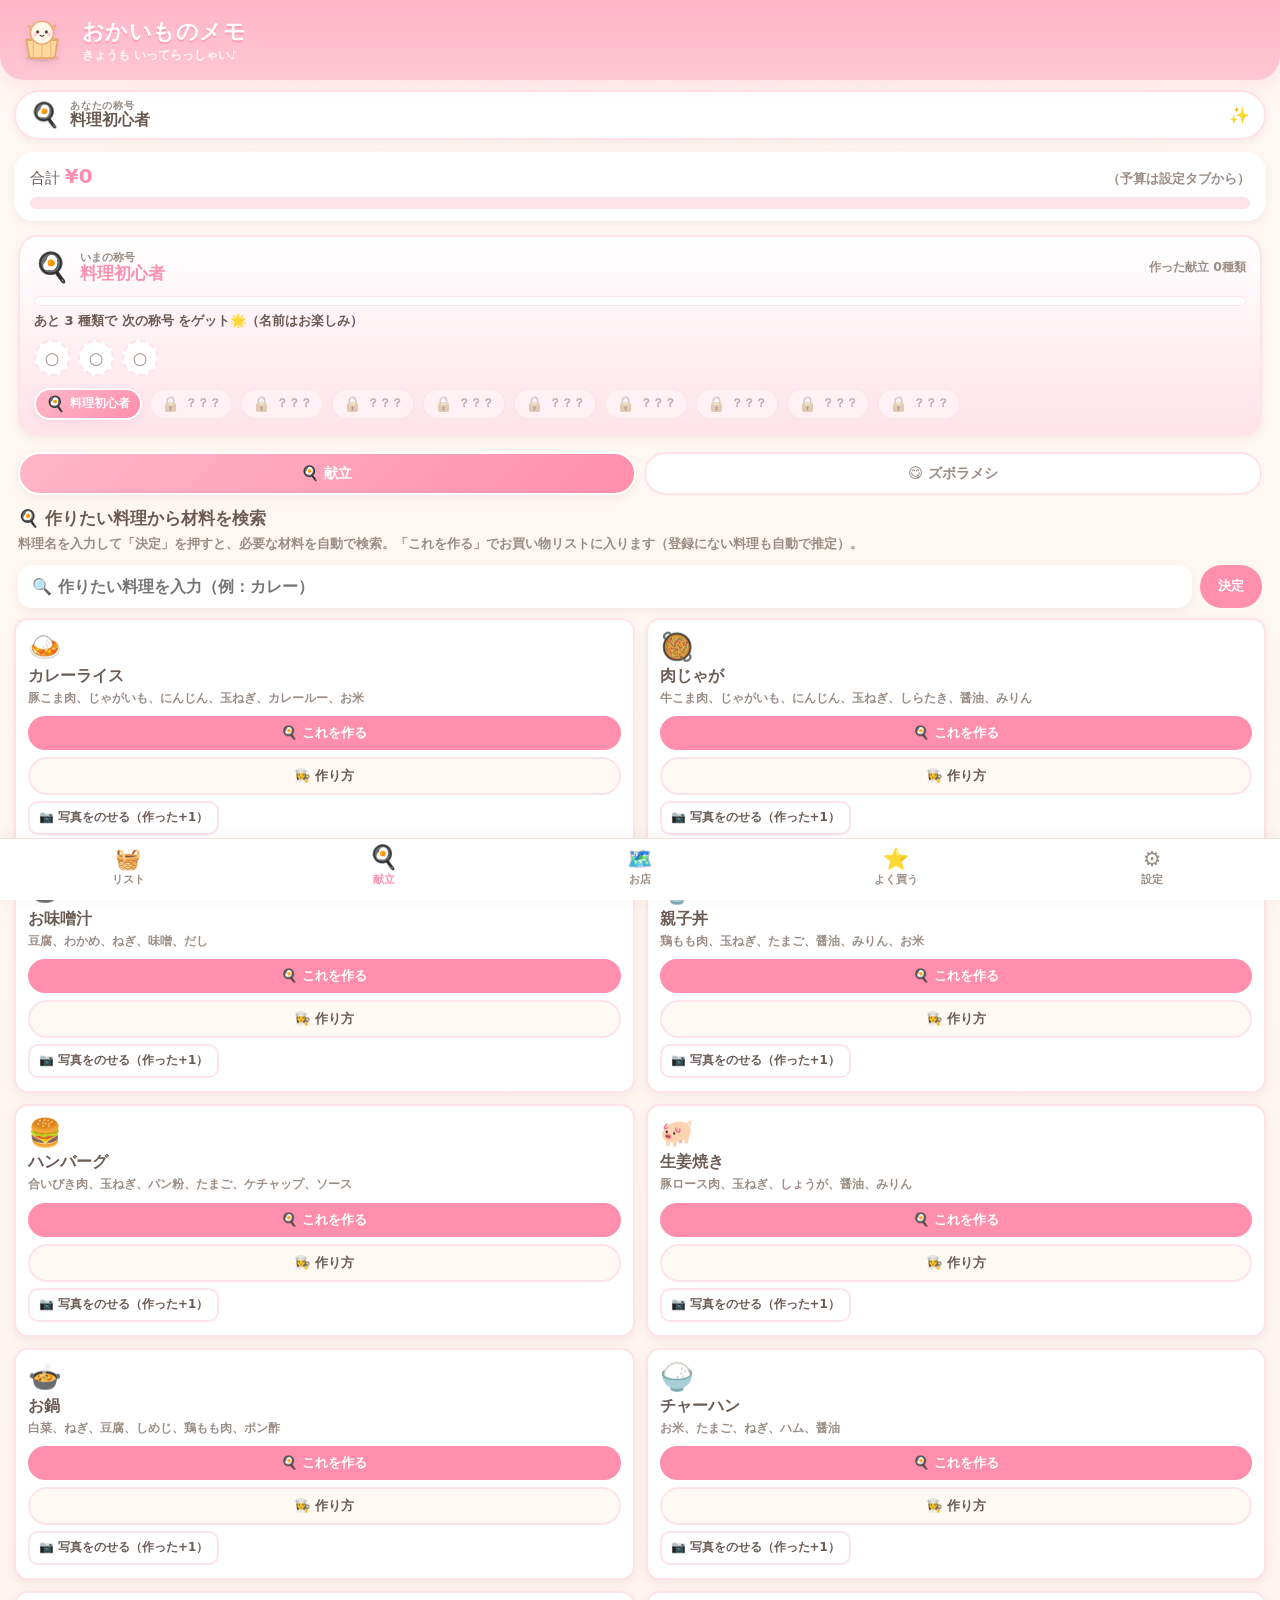
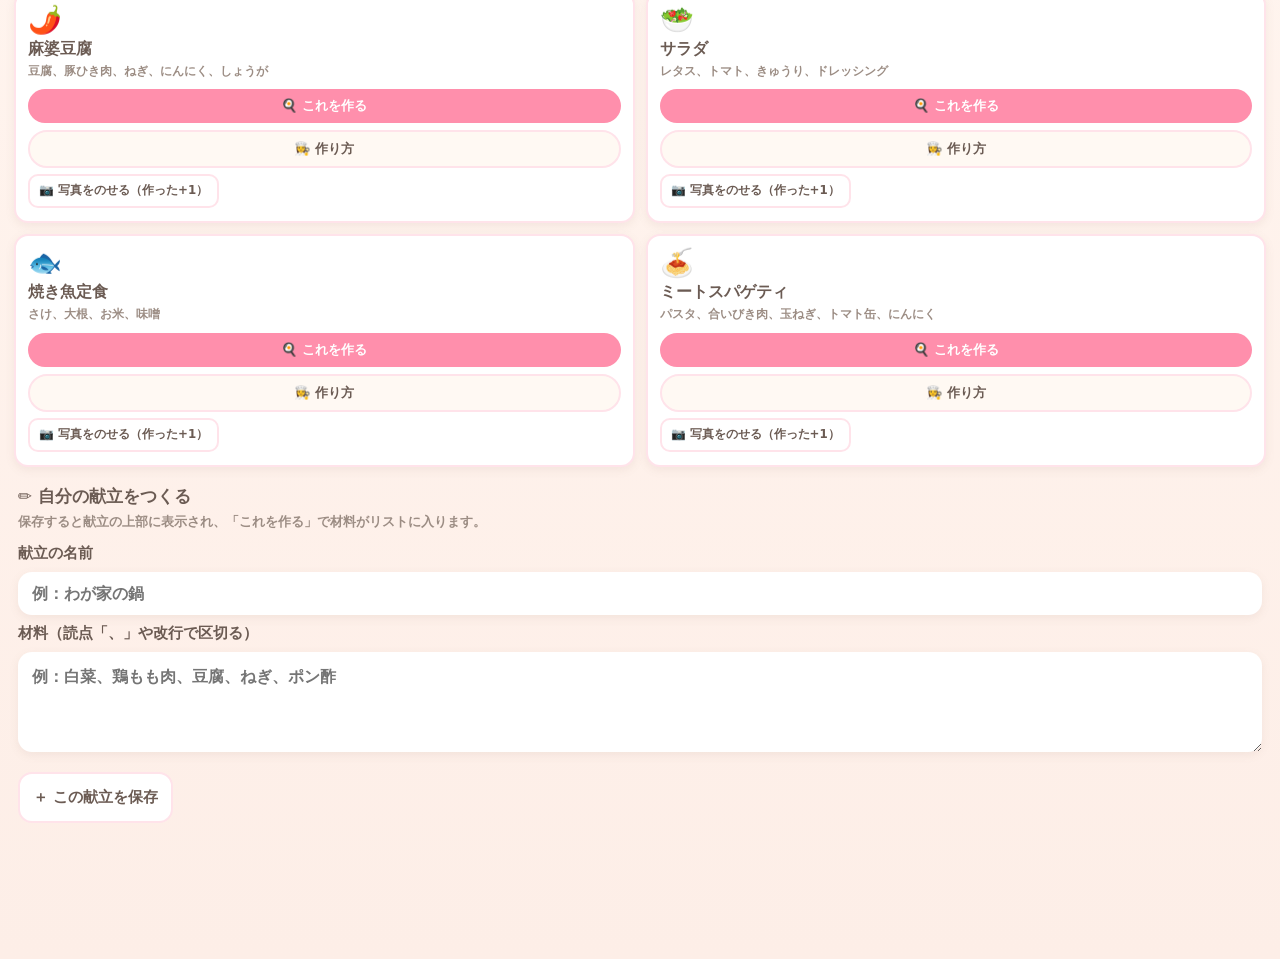
==== commit 62f15ecc: "v1.8.2: セキュリティ強化（CSP・SRI・出力エスケープ等） - Content Security Policy をmetaで導入。script-srcは自分自身と地図CDN(unpkg)  " ====
--- a/shopping/index.html
+++ b/shopping/index.html
@@ -2,6 +2,16 @@
 <html lang="ja">
 <head>
   <meta charset="UTF-8" />
+
+  <!-- ====== セキュリティ ====== -->
+  <!-- Content Security Policy：許可した出どころ以外のスクリプト/通信を遮断し、XSS等を防ぐ。
+       - script-src は自分自身と地図CDN(unpkg)のみ。インラインscript・eval は不許可。
+       - 接続先は自分自身と Overpass(お店検索) のみ。画像はOSMタイル/Leaflet画像/データURIを許可。
+       - object/base/form を最小化し、HTTPは自動でHTTPSへ格上げ。 -->
+  <meta http-equiv="Content-Security-Policy" content="default-src 'self'; base-uri 'self'; object-src 'none'; form-action 'self'; frame-src 'none'; child-src 'self'; worker-src 'self'; manifest-src 'self'; script-src 'self' https://unpkg.com; style-src 'self' 'unsafe-inline' https://fonts.googleapis.com https://unpkg.com; font-src 'self' https://fonts.gstatic.com; img-src 'self' data: blob: https://*.tile.openstreetmap.org https://unpkg.com; connect-src 'self' https://overpass-api.de; upgrade-insecure-requests" />
+  <!-- リファラは外部へ送る情報を最小化（同一オリジン以外はオリジンのみ） -->
+  <meta name="referrer" content="strict-origin-when-cross-origin" />
+
   <!-- viewport-fit=cover で iPhone のノッチ/ホームバーまで対応。
        拡大はアクセシビリティのため敢えて禁止しない（入力欄は16pxで自動拡大を防止）。 -->
   <meta name="viewport" content="width=device-width, initial-scale=1.0, viewport-fit=cover" />
@@ -284,7 +294,7 @@
         データはこの端末の中だけに保存されます（ログイン不要・無料・オフラインOK）。<br />
         ブラウザのデータを消すと、リストも消えるのでご注意ください。
       </p>
-      <p class="settings-ver">おかいものメモ Phase 3 · v1.8</p>
+      <p class="settings-ver">おかいものメモ Phase 3 · v1.8.2</p>
     </section>
   </main>
 
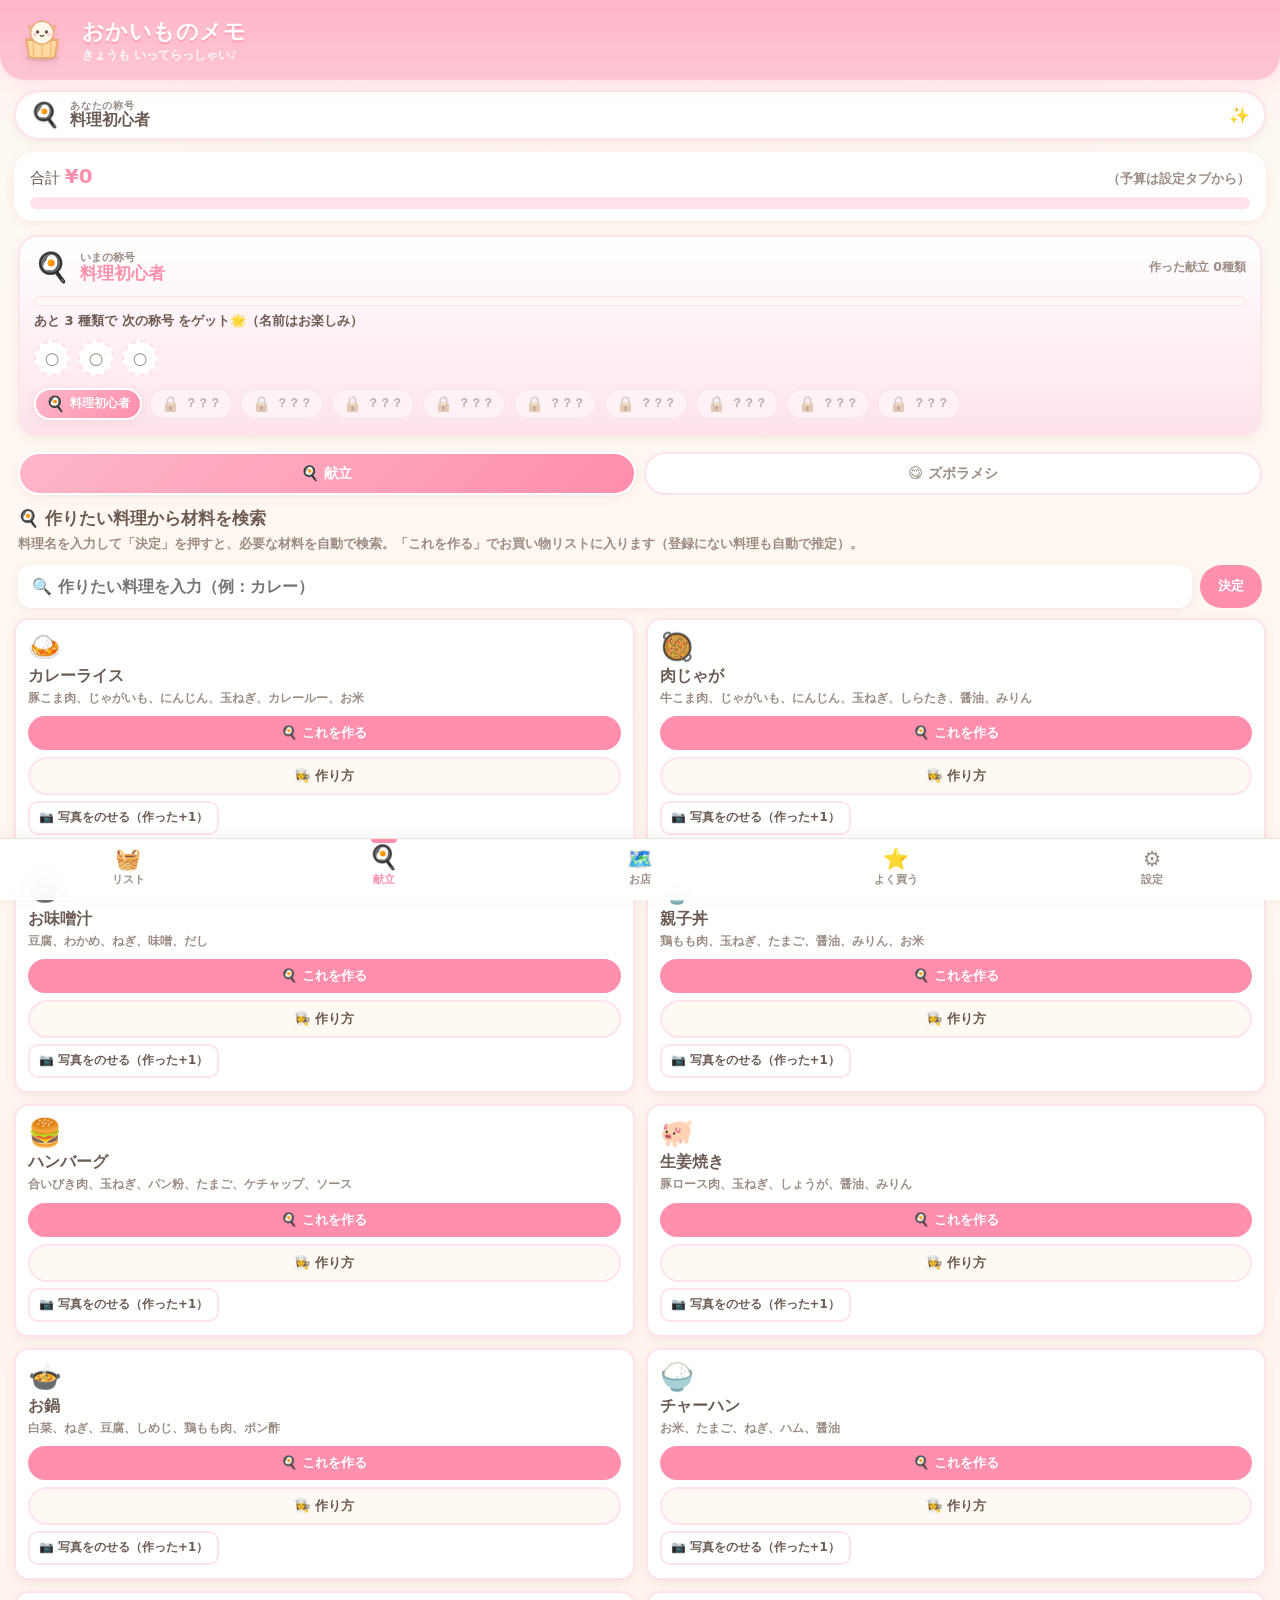
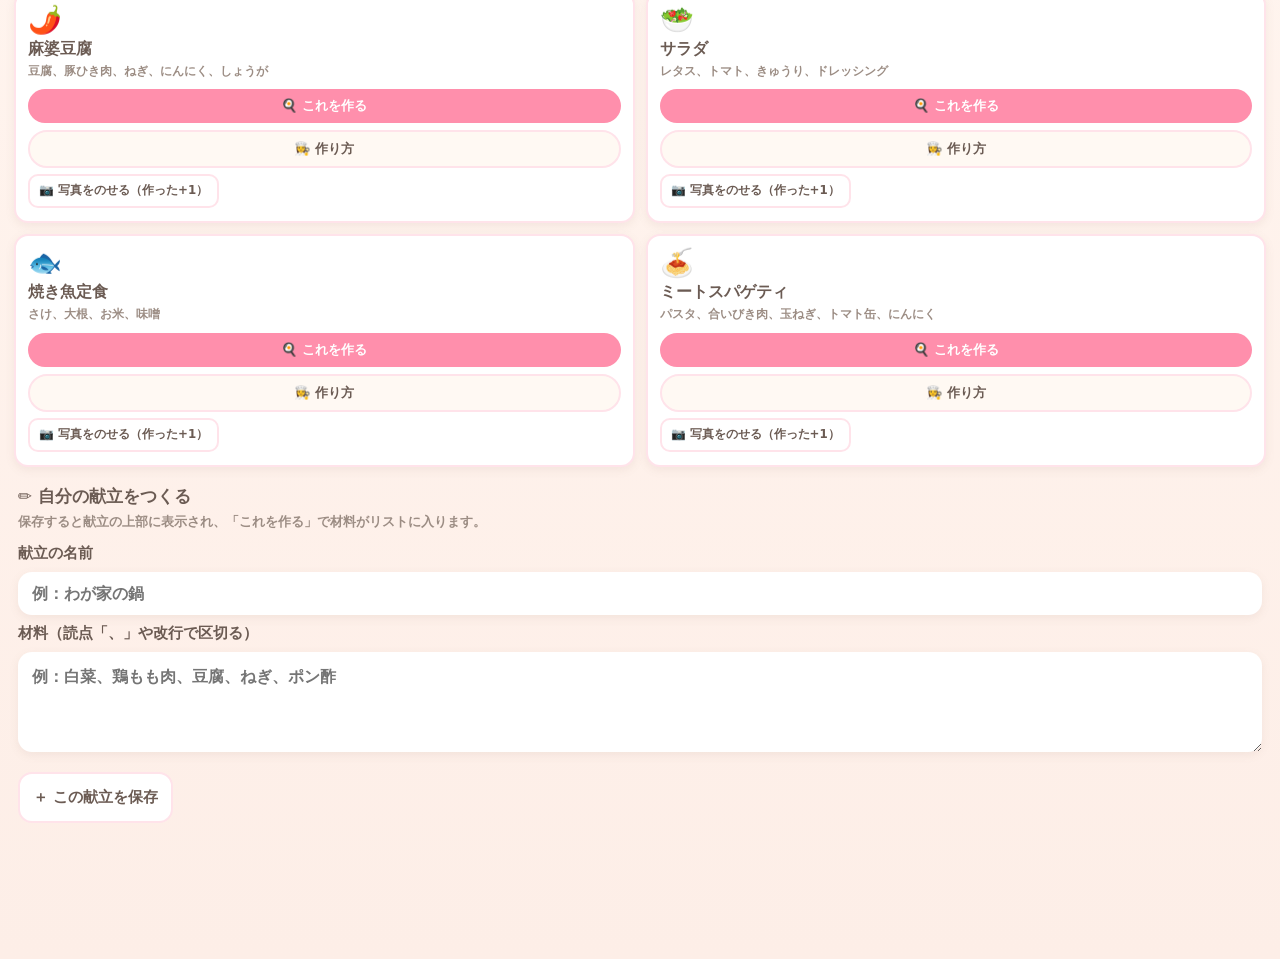
==== commit f4ba6ff8: "v2.0: ダークモード・リスト共有・バックアップ/復元・元に戻す・UI磨き込み - ダークモード（おまかせ/ライト/ダーク、theme.jsで起動時から即適用） - 買い物リストを売り場順テキストで" ====
--- a/shopping/index.html
+++ b/shopping/index.html
@@ -44,8 +44,71 @@
   <link href="https://fonts.googleapis.com/css2?family=Zen+Maru+Gothic:wght@400;500;700;900&display=swap" rel="stylesheet" />
 
   <link rel="stylesheet" href="style.css" />
+  <!-- テーマ（ライト/ダーク）を描画前に適用してチラつきを防ぐ -->
+  <script src="theme.js"></script>
 </head>
 <body>
+  <!-- ====== ローディング画面（モフモフ子ねこ） ====== -->
+  <div id="loadingScreen" class="loading-screen" role="status" aria-label="読み込み中">
+    <svg class="mofu-svg" viewBox="0 0 200 210" xmlns="http://www.w3.org/2000/svg" aria-hidden="true">
+      <ellipse class="mofu-shadow" cx="100" cy="198" rx="46" ry="9" fill="#000" opacity="0.08"/>
+      <g class="mofu">
+        <!-- しっぽ -->
+        <g class="mofu-tail">
+          <path d="M150 132 Q181 126 182 95 Q182 75 169 69" fill="none" stroke="#f0d9bf" stroke-width="20" stroke-linecap="round"/>
+          <path d="M150 132 Q181 126 182 95 Q182 75 169 69" fill="none" stroke="#fff6ec" stroke-width="14" stroke-linecap="round"/>
+        </g>
+        <!-- 耳 -->
+        <g class="mofu-ear-l">
+          <path d="M60 66 L70 30 L90 60 Z" fill="#fff6ec" stroke="#f0d9bf" stroke-width="3" stroke-linejoin="round"/>
+          <path d="M69 58 L73 41 L83 56 Z" fill="#ffc2cf"/>
+        </g>
+        <g class="mofu-ear-r">
+          <path d="M140 66 L130 30 L110 60 Z" fill="#fff6ec" stroke="#f0d9bf" stroke-width="3" stroke-linejoin="round"/>
+          <path d="M131 58 L127 41 L117 56 Z" fill="#ffc2cf"/>
+        </g>
+        <!-- もふもふボディ（外周のふわふわ＋本体） -->
+        <g class="mofu-fur">
+          <circle cx="100.0" cy="48.0" r="13.5" fill="#f0d9bf"/><circle cx="119.1" cy="51.8" r="13.5" fill="#f0d9bf"/><circle cx="135.4" cy="62.6" r="13.5" fill="#f0d9bf"/><circle cx="146.2" cy="78.9" r="13.5" fill="#f0d9bf"/><circle cx="150.0" cy="98.0" r="13.5" fill="#f0d9bf"/><circle cx="146.2" cy="117.1" r="13.5" fill="#f0d9bf"/><circle cx="135.4" cy="133.4" r="13.5" fill="#f0d9bf"/><circle cx="119.1" cy="144.2" r="13.5" fill="#f0d9bf"/><circle cx="100.0" cy="148.0" r="13.5" fill="#f0d9bf"/><circle cx="80.9" cy="144.2" r="13.5" fill="#f0d9bf"/><circle cx="64.6" cy="133.4" r="13.5" fill="#f0d9bf"/><circle cx="53.8" cy="117.1" r="13.5" fill="#f0d9bf"/><circle cx="50.0" cy="98.0" r="13.5" fill="#f0d9bf"/><circle cx="53.8" cy="78.9" r="13.5" fill="#f0d9bf"/><circle cx="64.6" cy="62.6" r="13.5" fill="#f0d9bf"/><circle cx="80.9" cy="51.8" r="13.5" fill="#f0d9bf"/>
+          <circle cx="100.0" cy="48.0" r="12" fill="#fff6ec"/><circle cx="119.1" cy="51.8" r="12" fill="#fff6ec"/><circle cx="135.4" cy="62.6" r="12" fill="#fff6ec"/><circle cx="146.2" cy="78.9" r="12" fill="#fff6ec"/><circle cx="150.0" cy="98.0" r="12" fill="#fff6ec"/><circle cx="146.2" cy="117.1" r="12" fill="#fff6ec"/><circle cx="135.4" cy="133.4" r="12" fill="#fff6ec"/><circle cx="119.1" cy="144.2" r="12" fill="#fff6ec"/><circle cx="100.0" cy="148.0" r="12" fill="#fff6ec"/><circle cx="80.9" cy="144.2" r="12" fill="#fff6ec"/><circle cx="64.6" cy="133.4" r="12" fill="#fff6ec"/><circle cx="53.8" cy="117.1" r="12" fill="#fff6ec"/><circle cx="50.0" cy="98.0" r="12" fill="#fff6ec"/><circle cx="53.8" cy="78.9" r="12" fill="#fff6ec"/><circle cx="64.6" cy="62.6" r="12" fill="#fff6ec"/><circle cx="80.9" cy="51.8" r="12" fill="#fff6ec"/>
+          <circle cx="100" cy="98" r="44" fill="#fff6ec"/>
+        </g>
+        <!-- 顔 -->
+        <ellipse class="mofu-cheek" cx="74" cy="110" rx="8" ry="5" fill="#ffb6c8" opacity="0.6"/>
+        <ellipse class="mofu-cheek" cx="126" cy="110" rx="8" ry="5" fill="#ffb6c8" opacity="0.6"/>
+        <g class="mofu-eyes">
+          <ellipse cx="83" cy="97" rx="7" ry="9.5" fill="#5b4636"/>
+          <ellipse cx="117" cy="97" rx="7" ry="9.5" fill="#5b4636"/>
+          <circle cx="85.5" cy="93.5" r="2.6" fill="#fff"/>
+          <circle cx="119.5" cy="93.5" r="2.6" fill="#fff"/>
+          <circle cx="81" cy="100.5" r="1.4" fill="#fff" opacity="0.85"/>
+          <circle cx="115" cy="100.5" r="1.4" fill="#fff" opacity="0.85"/>
+        </g>
+        <path d="M96 104 L104 104 L100 109 Z" fill="#ff9fb0"/>
+        <path d="M100 108 Q95 114 89 110 M100 108 Q105 114 111 110" fill="none" stroke="#c9967a" stroke-width="2" stroke-linecap="round"/>
+        <!-- ひげ -->
+        <path d="M52 95 L70 98 M52 103 L70 105 M148 95 L130 98 M148 103 L130 105" stroke="#ecd2b4" stroke-width="2" stroke-linecap="round"/>
+        <!-- おてて -->
+        <g class="mofu-paw-l">
+          <ellipse cx="78" cy="151" rx="13" ry="11" fill="#fff6ec" stroke="#f0d9bf" stroke-width="3"/>
+          <ellipse cx="78" cy="153" rx="4.5" ry="3.2" fill="#ffc2cf" opacity="0.85"/>
+        </g>
+        <g class="mofu-paw-r">
+          <ellipse cx="122" cy="151" rx="13" ry="11" fill="#fff6ec" stroke="#f0d9bf" stroke-width="3"/>
+          <ellipse cx="122" cy="153" rx="4.5" ry="3.2" fill="#ffc2cf" opacity="0.85"/>
+        </g>
+      </g>
+      <!-- きらきら -->
+      <path class="mofu-spark sp1" d="M40,53 C41.0,58.0 42.0,59.0 47,60 C42.0,61.0 41.0,62.0 40,67 C39.0,62.0 38.0,61.0 33,60 C38.0,59.0 39.0,58.0 40,53 Z" fill="#ffd9a0"/>
+      <path class="mofu-spark sp2" d="M163,43.5 C164.2,49.6 165.4,50.8 171.5,52 C165.4,53.2 164.2,54.4 163,60.5 C161.8,54.4 160.6,53.2 154.5,52 C160.6,50.8 161.8,49.6 163,43.5 Z" fill="#ffb6c8"/>
+      <path class="mofu-spark sp3" d="M158,143.5 C158.9,148.2 159.8,149.1 164.5,150 C159.8,150.9 158.9,151.8 158,156.5 C157.1,151.8 156.2,150.9 151.5,150 C156.2,149.1 157.1,148.2 158,143.5 Z" fill="#b9e7d4"/>
+      <path class="mofu-spark sp4" d="M42,143 C43.0,148.0 44.0,149.0 49,150 C44.0,151.0 43.0,152.0 42,157 C41.0,152.0 40.0,151.0 35,150 C40.0,149.0 41.0,148.0 42,143 Z" fill="#ffd9a0"/>
+      <path class="mofu-spark sp5" d="M150,23 C150.7,26.6 151.4,27.3 155,28 C151.4,28.7 150.7,29.4 150,33 C149.3,29.4 148.6,28.7 145,28 C148.6,27.3 149.3,26.6 150,23 Z" fill="#ffb6c8"/>
+    </svg>
+    <p class="loading-text">よみこみ中<span class="loading-dots"><span>.</span><span>.</span><span>.</span></span></p>
+    <p class="loading-sub">🧺 おかいものメモ</p>
+  </div>
+
   <!-- ====== ヘッダー ====== -->
   <header class="app-header">
     <div class="mascot" aria-hidden="true">
@@ -248,6 +311,16 @@
     <section id="tab-settings" class="tab-panel" data-tab="settings" hidden>
       <h2 class="section-title">⚙️ 設定</h2>
 
+      <div class="field" style="margin-bottom:8px;">
+        <span class="field-label">🎨 テーマ</span>
+        <span class="field-sub">「おまかせ」は端末の設定に合わせて自動でライト/ダークに</span>
+      </div>
+      <div class="theme-seg" role="group" aria-label="テーマの切り替え">
+        <button class="seg-btn theme-btn" type="button" data-theme-val="auto">🌗 おまかせ</button>
+        <button class="seg-btn theme-btn" type="button" data-theme-val="light">☀️ ライト</button>
+        <button class="seg-btn theme-btn" type="button" data-theme-val="dark">🌙 ダーク</button>
+      </div>
+
       <label class="field">
         <span class="field-label">今回の予算</span>
         <span class="field-input-yen">
@@ -290,11 +363,19 @@
         <button id="clearAllBtn" class="ghost-btn danger" type="button">🗑 リストを全部消す</button>
       </div>
 
+      <h2 class="section-title" style="margin-top:18px;">💾 バックアップ・お引っこし</h2>
+      <p class="section-note">リスト・献立・写真・称号をファイルに保存できます。機種変更のときは、新しいスマホでこのアプリを開いて「復元」してね。</p>
+      <div class="settings-actions" style="margin-top:8px;">
+        <button id="exportBtn" class="ghost-btn" type="button">💾 データをファイルに保存</button>
+        <button id="importBtn" class="ghost-btn" type="button">📂 ファイルから復元する</button>
+      </div>
+      <input id="importFile" type="file" accept=".json,application/json" hidden />
+
       <p class="settings-note">
         データはこの端末の中だけに保存されます（ログイン不要・無料・オフラインOK）。<br />
         ブラウザのデータを消すと、リストも消えるのでご注意ください。
       </p>
-      <p class="settings-ver">おかいものメモ Phase 3 · v1.8.2</p>
+      <p class="settings-ver">おかいものメモ Phase 3 · v2.0</p>
     </section>
   </main>
 
--- a/shopping/style.css
+++ b/shopping/style.css
@@ -4,6 +4,8 @@
  * ========================================================================= */
 
 :root {
+  color-scheme: light;
+
   /* パステル配色 */
   --pink:        #ffb6c8;
   --pink-soft:   #ffe3ea;
@@ -17,8 +19,33 @@
   --ink:         #6b5b53;     /* やさしい茶系の文字色 */
   --ink-soft:    #9c8d84;
   --line:        #f0e2d8;
-  --white:       #ffffff;
+  --white:       #ffffff;     /* カード等の面（ダークでは暗い面に切り替わる） */
   --warn:        #ff8aa0;
+
+  /* テーマで切り替わるセマンティックカラー */
+  --bg-mid:      #fff4ee;                       /* 背景グラデの中間色 */
+  --bg-end:      #fdeee7;                       /* 背景グラデの終端色 */
+  --header-1:    #ffb6c8;                       /* ヘッダーのグラデ */
+  --header-2:    #ffc6d4;
+  --addbar-bg:   rgba(255, 249, 243, 0.94);     /* 追加バー（すりガラス） */
+  --tabbar-bg:   rgba(255, 255, 255, 0.92);     /* タブバー（すりガラス） */
+  --toast-bg:    #6b5b53;                       /* トースト */
+  --toast-text:  #ffffff;
+  --toast-undo:  #ffd9a0;                       /* トースト内「元に戻す」 */
+  --gold-bg:     #fff3d9;                       /* 買い忘れ・位置情報ガイド */
+  --gold-line:   #ffe6ad;
+  --mintbg:      #eafaf3;                       /* ルート・tl-1バッジ */
+  --mint-line:   #c8efde;
+  --cook-bg:     #fff3ea;                       /* クックパッド導線 */
+  --cook-line:   #ffd9bf;
+  --cook-ink:    #ff7a2f;
+  --share-ink:   #1f7d63;                       /* シェアボタン文字 */
+  --sky-soft:    #e9f3ff;                       /* tl-2バッジ */
+  --lav-soft:    #f1eafc;                       /* tl-3バッジ */
+  --tl4-1:       #fff7ea;                       /* tl-4バッジ */
+  --tl4-2:       #ffe6c2;
+  --tl4-ink:     #8a5a1e;
+  --focus-ring:  rgba(255, 143, 172, 0.5);      /* キーボード操作のフォーカス輪 */
 
   --radius:      20px;
   --radius-sm:   14px;
@@ -47,6 +74,7 @@
   /* Androidのプル更新やバウンスでアプリ感が崩れないように */
   overscroll-behavior-y: none;
   height: 100%;
+  background: var(--cream);   /* バウンス時にテーマ色が見えるように */
 }
 
 html, body {
@@ -56,7 +84,7 @@
   color: var(--ink);
   background:
     radial-gradient(1200px 400px at 50% -200px, var(--pink-soft), transparent),
-    linear-gradient(180deg, var(--cream), #fff4ee 60%, #fdeee7);
+    linear-gradient(180deg, var(--cream), var(--bg-mid) 60%, var(--bg-end));
   min-height: 100vh;
   font-weight: 500;
   -webkit-font-smoothing: antialiased;
@@ -77,7 +105,7 @@
   gap: 12px;
   padding: 10px 16px calc(10px) 14px;
   padding-top: calc(10px + env(safe-area-inset-top));
-  background: linear-gradient(180deg, var(--pink), #ffc6d4);
+  background: linear-gradient(180deg, var(--header-1), var(--header-2));
   border-bottom-left-radius: 24px;
   border-bottom-right-radius: 24px;
   box-shadow: var(--shadow);
@@ -130,7 +158,7 @@
   gap: 10px;
   margin: 12px 14px 0;
   padding: 11px 12px 11px 14px;
-  background: linear-gradient(180deg, #fff, var(--pink-soft));
+  background: linear-gradient(180deg, var(--white), var(--pink-soft));
   border: 2px solid var(--pink-soft);
   border-radius: var(--radius);
   box-shadow: var(--shadow-soft);
@@ -259,7 +287,7 @@
   text-align: right;
   background: var(--cream);
 }
-.item-price-input:focus { outline: none; border-color: var(--pink); background: #fff; }
+.item-price-input:focus { outline: none; border-color: var(--pink); background: var(--white); }
 .item-prev-price { color: var(--ink-soft); font-weight: 700; }
 .item-prev-price.is-up { color: var(--warn); }
 .item-prev-price.is-down { color: var(--mint-deep); }
@@ -332,8 +360,8 @@
 .due-area {
   margin: 12px 0 4px;
   padding: 12px 14px;
-  background: linear-gradient(180deg, #fff, #fff3d9);
-  border: 2px solid #ffe6ad;
+  background: linear-gradient(180deg, var(--white), var(--gold-bg));
+  border: 2px solid var(--gold-line);
   border-radius: var(--radius);
   box-shadow: var(--shadow-soft);
 }
@@ -347,7 +375,7 @@
   color: var(--ink-soft); font-size: 0.85rem; cursor: pointer; border-radius: 8px;
 }
 .due-close:active { background: rgba(0,0,0,0.05); }
-.due-area .chip { border-color: #ffe6ad; }
+.due-area .chip { border-color: var(--gold-line); }
 .due-area .chip .chip-sub { font-size: 0.7rem; color: var(--ink-soft); margin-left: 2px; }
 
 /* ====== コンプリート演出 ====== */
@@ -355,7 +383,7 @@
   margin: 12px 0 16px;
   padding: 22px 18px;
   text-align: center;
-  background: linear-gradient(180deg, #fff, var(--pink-soft));
+  background: linear-gradient(180deg, var(--white), var(--pink-soft));
   border: 2px solid var(--pink);
   border-radius: var(--radius);
   box-shadow: var(--shadow);
@@ -459,8 +487,8 @@
 .recipe-steps-none { font-size: 0.76rem; color: var(--ink-soft); font-weight: 700; margin: 0 0 8px; }
 .recipe-cookpad {
   display: block; text-align: center;
-  font-size: 0.8rem; font-weight: 900; color: #ff7a2f;
-  background: #fff3ea; border: 2px solid #ffd9bf; border-radius: 12px;
+  font-size: 0.8rem; font-weight: 900; color: var(--cook-ink);
+  background: var(--cook-bg); border: 2px solid var(--cook-line); border-radius: 12px;
   padding: 9px; text-decoration: none;
 }
 .recipe-cookpad:active { transform: scale(0.98); }
@@ -579,8 +607,8 @@
 .route-area {
   margin: 10px 4px;
   padding: 12px 14px;
-  background: linear-gradient(180deg, #fff, #eafaf3);
-  border: 2px solid #c8efde;
+  background: linear-gradient(180deg, var(--white), var(--mintbg));
+  border: 2px solid var(--mint-line);
   border-radius: var(--radius);
   box-shadow: var(--shadow-soft);
 }
@@ -598,7 +626,7 @@
 .route-total { margin-top: 8px; font-weight: 900; font-size: 0.86rem; color: var(--mint-deep); text-align: right; }
 
 /* 店内の回り方（売り場順） */
-.instore-route { margin-top: 12px; padding-top: 12px; border-top: 2px dashed #c8efde; }
+.instore-route { margin-top: 12px; padding-top: 12px; border-top: 2px dashed var(--mint-line); }
 .instore-head { font-weight: 900; font-size: 0.9rem; margin-bottom: 8px; }
 .instore-empty { font-size: 0.8rem; color: var(--ink-soft); font-weight: 700; margin: 4px 0; }
 .instore-row { display: flex; align-items: flex-start; gap: 10px; padding: 7px 0; border-bottom: 1px dashed var(--line); }
@@ -710,8 +738,9 @@
   left: 0; right: 0;
   bottom: calc(var(--tabbar-h) + env(safe-area-inset-bottom));
   z-index: 25;
-  background: rgba(255, 249, 243, 0.96);
-  backdrop-filter: blur(6px);
+  background: var(--addbar-bg);
+  -webkit-backdrop-filter: blur(14px);
+  backdrop-filter: blur(14px);
   border-top: 1px solid var(--line);
   padding: 9px 12px;
 }
@@ -788,11 +817,14 @@
   height: calc(var(--tabbar-h) + env(safe-area-inset-bottom));
   padding-bottom: env(safe-area-inset-bottom);
   display: flex;
-  background: var(--white);
+  background: var(--tabbar-bg);
+  -webkit-backdrop-filter: blur(14px);
+  backdrop-filter: blur(14px);
   border-top: 1px solid var(--line);
   box-shadow: 0 -2px 12px rgba(150,120,110,0.08);
 }
 .tab-btn {
+  position: relative;
   flex: 1;
   border: none;
   background: transparent;
@@ -805,6 +837,18 @@
   gap: 2px;
   padding: 8px 0;
 }
+/* 選択中タブの上に小さなインジケータバー */
+.tab-btn::before {
+  content: '';
+  position: absolute;
+  top: 0; left: 50%;
+  width: 26px; height: 4px;
+  border-radius: 0 0 999px 999px;
+  background: var(--pink-deep);
+  transform: translateX(-50%) scaleX(0);
+  transition: transform 0.25s cubic-bezier(.34,1.3,.64,1);
+}
+.tab-btn.is-active::before { transform: translateX(-50%) scaleX(1); }
 .tab-btn .tab-ico { font-size: 1.3rem; transition: transform 0.2s; }
 .tab-btn .tab-lbl { font-size: 0.68rem; font-weight: 700; }
 .tab-btn.is-active { color: var(--pink-deep); }
@@ -819,7 +863,7 @@
   left: 50%;
   top: 38%;
   transform: translate(-50%, -50%) scale(0.6);
-  background: #fff;
+  background: var(--white);
   color: var(--pink-deep);
   font-weight: 900;
   font-size: 1.3rem;
@@ -861,8 +905,8 @@
   bottom: calc(var(--addbar-h) + var(--tabbar-h) + 16px + env(safe-area-inset-bottom));
   transform: translateX(-50%) translateY(12px);
   z-index: 60;
-  background: var(--ink);
-  color: #fff;
+  background: var(--toast-bg);
+  color: var(--toast-text);
   font-weight: 800;
   font-size: 0.86rem;
   padding: 11px 18px;
@@ -874,7 +918,29 @@
   max-width: 86vw;
   text-align: center;
 }
-.app-toast.is-show { opacity: 0.95; transform: translateX(-50%) translateY(0); }
+.app-toast.is-show { opacity: 0.97; transform: translateX(-50%) translateY(0); }
+/* 「元に戻す」ボタン付きトースト（削除の取り消し用） */
+.app-toast.has-undo {
+  pointer-events: auto;
+  display: inline-flex;
+  align-items: center;
+  gap: 14px;
+}
+.app-toast:not(.is-show) { pointer-events: none; }
+.toast-undo {
+  font-family: var(--font);
+  font-weight: 900;
+  font-size: 0.88rem;
+  color: var(--toast-undo);
+  background: transparent;
+  border: none;
+  padding: 0;
+  cursor: pointer;
+  white-space: nowrap;
+  text-decoration: underline;
+  text-underline-offset: 3px;
+}
+.toast-undo:active { opacity: 0.7; }
 
 /* ====== 称号バッジ（ヘッダー上部・作るほど豪華に） ====== */
 .title-badge {
@@ -894,11 +960,11 @@
 .title-badge .tb-spark { margin-left: auto; font-size: 1.05rem; flex: 0 0 auto; animation: tb-twinkle 1.8s ease-in-out infinite; }
 @keyframes tb-twinkle { 0%,100% { opacity: 0.4; transform: scale(0.9) rotate(0); } 50% { opacity: 1; transform: scale(1.15) rotate(12deg); } }
 
-.title-badge.tl-0 { background: #fff; border-color: var(--pink-soft); color: var(--ink); }
-.title-badge.tl-1 { background: linear-gradient(135deg, #fff, #eafaf3); border-color: var(--mint); color: var(--ink); }
-.title-badge.tl-2 { background: linear-gradient(135deg, #fff, #e9f3ff); border-color: var(--sky); color: var(--ink); }
-.title-badge.tl-3 { background: linear-gradient(135deg, #fff, #f1eafc); border-color: var(--lav); color: var(--ink); }
-.title-badge.tl-4 { background: linear-gradient(135deg, #fff7ea, #ffe6c2); border-color: var(--peach); color: #8a5a1e; }
+.title-badge.tl-0 { background: var(--white); border-color: var(--pink-soft); color: var(--ink); }
+.title-badge.tl-1 { background: linear-gradient(135deg, var(--white), var(--mintbg)); border-color: var(--mint); color: var(--ink); }
+.title-badge.tl-2 { background: linear-gradient(135deg, var(--white), var(--sky-soft)); border-color: var(--sky); color: var(--ink); }
+.title-badge.tl-3 { background: linear-gradient(135deg, var(--white), var(--lav-soft)); border-color: var(--lav); color: var(--ink); }
+.title-badge.tl-4 { background: linear-gradient(135deg, var(--tl4-1), var(--tl4-2)); border-color: var(--peach); color: var(--tl4-ink); }
 .title-badge.tl-5 { background: linear-gradient(135deg, var(--pink), var(--pink-deep)); border-color: #fff; color: #fff; }
 .title-badge.tl-6 { background: linear-gradient(135deg, #7fd7c4, #4fb6e8); border-color: #fff; color: #fff; }
 .title-badge.tl-7 { background: linear-gradient(135deg, #b69cf0, #8f7be8); border-color: #fff; color: #fff; }
@@ -919,7 +985,7 @@
 /* ====== 称号・スタンプの進捗（献立タブ） ====== */
 .cook-progress {
   margin: 4px 4px 16px; padding: 14px;
-  background: linear-gradient(180deg, #fff, var(--pink-soft));
+  background: linear-gradient(180deg, var(--white), var(--pink-soft));
   border: 2px solid var(--pink-soft); border-radius: var(--radius);
   box-shadow: var(--shadow-soft);
 }
@@ -929,7 +995,7 @@
 .cp-title-label { font-size: 0.66rem; font-weight: 800; color: var(--ink-soft); }
 .cp-title-name { font-size: 1.05rem; font-weight: 900; color: var(--pink-deep); white-space: nowrap; overflow: hidden; text-overflow: ellipsis; }
 .cp-count { margin-left: auto; font-size: 0.78rem; font-weight: 800; color: var(--ink-soft); text-align: right; flex: 0 0 auto; }
-.cp-bar { height: 10px; border-radius: 999px; background: var(--white); border: 1.5px solid var(--pink-soft); overflow: hidden; margin: 12px 0 6px; }
+.cp-bar { height: 10px; border-radius: 999px; background: var(--cream); border: 1.5px solid var(--pink-soft); overflow: hidden; margin: 12px 0 6px; }
 .cp-bar-fill { height: 100%; width: 0; border-radius: 999px; background: linear-gradient(90deg, var(--pink), var(--pink-deep)); transition: width 0.4s ease; }
 .cp-next { font-size: 0.82rem; font-weight: 800; color: var(--ink); margin: 0 0 10px; }
 .stamp-row { display: flex; gap: 8px; margin-bottom: 12px; }
@@ -959,7 +1025,7 @@
   border-radius: 10px; padding: 7px 9px; border: 2px solid var(--pink-soft); background: var(--white); color: var(--ink);
 }
 .recipe-made-btn { background: var(--pink-soft); color: var(--pink-deep); border-color: var(--pink); }
-.recipe-share-btn { background: var(--mint); color: #1f7d63; border-color: var(--mint-deep); }
+.recipe-share-btn { background: var(--mint); color: var(--share-ink); border-color: var(--mint-deep); }
 .recipe-made-btn:active, .recipe-photo-btn:active, .recipe-share-btn:active { transform: scale(0.95); }
 
 /* ====== シェアシート（PCフォールバック） ====== */
@@ -1019,7 +1085,7 @@
 /* ====== 作る献立（リスト上部のプラン） ====== */
 .plan-area {
   margin: 6px 0 12px; padding: 12px 14px;
-  background: linear-gradient(180deg, #fff, var(--pink-soft));
+  background: linear-gradient(180deg, var(--white), var(--pink-soft));
   border: 2px solid var(--pink); border-radius: var(--radius); box-shadow: var(--shadow-soft);
 }
 .plan-area[hidden] { display: none; }
@@ -1036,7 +1102,7 @@
   width: 50px; text-align: center; font-family: var(--font); font-weight: 800; font-size: 16px;
   border: 1.5px solid var(--line); border-radius: 8px; padding: 5px 4px; background: var(--cream); color: var(--ink);
 }
-.plan-serv-input:focus { outline: none; border-color: var(--pink); background: #fff; }
+.plan-serv-input:focus { outline: none; border-color: var(--pink); background: var(--white); }
 .plan-serv-unit { font-size: 0.78rem; font-weight: 800; color: var(--ink-soft); }
 .plan-del {
   flex: 0 0 auto; width: 30px; height: 30px; border: none; background: transparent;
@@ -1071,14 +1137,14 @@
   width: 56px; text-align: center; font-family: var(--font); font-weight: 800; font-size: 16px;
   border: 1.5px solid var(--line); border-radius: 8px; padding: 6px 4px; background: var(--cream); color: var(--ink);
 }
-.rr-serv-input:focus { outline: none; border-color: var(--pink); background: #fff; }
+.rr-serv-input:focus { outline: none; border-color: var(--pink); background: var(--white); }
 .rr-serv-unit { font-weight: 800; font-size: 0.84rem; color: var(--ink-soft); }
 
 /* ====== 位置情報の許可ガイド ====== */
 .perm-help {
   margin: 8px 4px; padding: 16px;
-  background: linear-gradient(180deg, #fff, #fff3d9);
-  border: 2px solid #ffe6ad; border-radius: var(--radius); box-shadow: var(--shadow-soft);
+  background: linear-gradient(180deg, var(--white), var(--gold-bg));
+  border: 2px solid var(--gold-line); border-radius: var(--radius); box-shadow: var(--shadow-soft);
 }
 .perm-title { font-weight: 900; font-size: 0.98rem; color: var(--ink); margin-bottom: 4px; }
 .perm-plat { font-weight: 800; font-size: 0.8rem; color: var(--pink-deep); margin-bottom: 8px; }
@@ -1090,3 +1156,199 @@
 @media (prefers-reduced-motion: reduce) {
   *, *::before, *::after { animation-duration: 0.001ms !important; transition-duration: 0.05ms !important; }
 }
+
+/* =========================================================================
+ * ローディング画面（モフモフ子ねこ）
+ *  - 起動時にかわいい子ねこが、もふっと弾み・まばたき・耳ぴく・おてて・しっぽを動かす
+ *  - 最低表示のあと app.js がフェードで隠す（JSが動かなくても保険で自動的に消える）
+ * ========================================================================= */
+.loading-screen {
+  position: fixed;
+  inset: 0;
+  z-index: 1000;
+  display: flex;
+  flex-direction: column;
+  align-items: center;
+  justify-content: center;
+  gap: 4px;
+  padding: env(safe-area-inset-top) 0 env(safe-area-inset-bottom);
+  background:
+    radial-gradient(900px 360px at 50% -120px, var(--pink-soft), transparent),
+    linear-gradient(180deg, var(--cream), var(--bg-mid) 60%, var(--bg-end));
+  transition: opacity 0.45s ease, visibility 0.45s ease;
+  animation: lsSafety 0.6s ease 6.5s forwards;   /* JSが動かない時の保険 */
+}
+.loading-screen.is-hidden { opacity: 0; visibility: hidden; pointer-events: none; }
+@keyframes lsSafety { to { opacity: 0; visibility: hidden; pointer-events: none; } }
+
+.mofu-svg {
+  width: min(60vw, 240px);
+  height: auto;
+  overflow: visible;
+  filter: drop-shadow(0 8px 10px rgba(150,120,110,0.12));
+}
+.loading-text {
+  margin: 6px 0 0;
+  font-weight: 900;
+  font-size: 1.05rem;
+  color: var(--pink-deep);
+  letter-spacing: 0.05em;
+}
+.loading-dots span { animation: lsDot 1.2s infinite; }
+.loading-dots span:nth-child(2) { animation-delay: 0.2s; }
+.loading-dots span:nth-child(3) { animation-delay: 0.4s; }
+@keyframes lsDot { 0%, 60%, 100% { opacity: 0.25; } 30% { opacity: 1; } }
+.loading-sub { margin: 2px 0 0; font-weight: 700; font-size: 0.82rem; color: var(--ink-soft); }
+
+/* SVGの各パーツの回転/拡縮の原点を viewBox 座標で指定する */
+.mofu, .mofu-eyes, .mofu-ear-l, .mofu-ear-r, .mofu-paw-l, .mofu-paw-r,
+.mofu-tail, .mofu-shadow { transform-box: view-box; }
+.mofu-spark { transform-box: fill-box; transform-origin: center; }
+
+.mofu { transform-origin: 100px 160px; animation: mofuBob 2.4s ease-in-out infinite; }
+@keyframes mofuBob {
+  0%, 100% { transform: translateY(0) rotate(0deg); }
+  50%      { transform: translateY(-11px) rotate(0deg); }
+  25%      { transform: translateY(-6px) rotate(-2.5deg); }
+  75%      { transform: translateY(-6px) rotate(2.5deg); }
+}
+.mofu-shadow { transform-origin: 100px 198px; animation: mofuShadow 2.4s ease-in-out infinite; }
+@keyframes mofuShadow {
+  0%, 100% { transform: scaleX(1); opacity: 0.09; }
+  50%      { transform: scaleX(0.8); opacity: 0.05; }
+}
+.mofu-eyes { transform-origin: 100px 97px; animation: mofuBlink 3.6s infinite; }
+@keyframes mofuBlink { 0%, 90%, 100% { transform: scaleY(1); } 95% { transform: scaleY(0.08); } }
+
+.mofu-ear-l { transform-origin: 75px 62px; animation: mofuEarL 2.4s ease-in-out infinite; }
+.mofu-ear-r { transform-origin: 125px 62px; animation: mofuEarR 2.4s ease-in-out infinite; }
+@keyframes mofuEarL { 0%,100%{transform:rotate(0)} 30%{transform:rotate(-8deg)} 60%{transform:rotate(3deg)} }
+@keyframes mofuEarR { 0%,100%{transform:rotate(0)} 30%{transform:rotate(8deg)} 60%{transform:rotate(-3deg)} }
+
+.mofu-paw-r { transform-origin: 122px 141px; animation: mofuWave 1.1s ease-in-out infinite; }
+@keyframes mofuWave { 0%,100%{transform:rotate(0)} 50%{transform:rotate(-24deg)} }
+.mofu-paw-l { transform-box: view-box; transform-origin: 78px 141px; animation: mofuPawL 2.4s ease-in-out infinite; }
+@keyframes mofuPawL { 0%,100%{transform:rotate(0)} 50%{transform:rotate(7deg)} }
+
+.mofu-tail { transform-origin: 150px 132px; animation: mofuTail 2s ease-in-out infinite; }
+@keyframes mofuTail { 0%,100%{transform:rotate(-7deg)} 50%{transform:rotate(11deg)} }
+
+.mofu-spark { animation: mofuTwinkle 1.8s ease-in-out infinite; }
+.mofu-spark.sp2 { animation-delay: 0.3s; }
+.mofu-spark.sp3 { animation-delay: 0.7s; }
+.mofu-spark.sp4 { animation-delay: 1.0s; }
+.mofu-spark.sp5 { animation-delay: 1.4s; }
+@keyframes mofuTwinkle {
+  0%, 100% { transform: scale(0.5); opacity: 0.2; }
+  50%      { transform: scale(1.1); opacity: 1; }
+}
+
+/* =========================================================================
+ * v2.0 デザイン強化
+ *  - リスト上部ツール（のこり点数・共有）／テーマ切替UI
+ *  - マイクロインタラクション（チェックのポップ・ホバー・フォーカス輪）
+ *  - ダークモード（theme.js が <html data-theme> を設定）
+ * ========================================================================= */
+
+/* ---------- リスト上部ツール ---------- */
+.list-tools {
+  display: flex;
+  align-items: center;
+  gap: 8px;
+  margin: 8px 2px 0;
+}
+.lt-count { font-size: 0.78rem; font-weight: 800; color: var(--ink-soft); }
+.lt-share {
+  margin-left: auto;
+  font-family: var(--font);
+  font-weight: 900;
+  font-size: 0.78rem;
+  color: var(--pink-deep);
+  background: var(--white);
+  border: 2px solid var(--pink-soft);
+  border-radius: 999px;
+  padding: 7px 14px;
+  cursor: pointer;
+  box-shadow: var(--shadow-soft);
+  white-space: nowrap;
+}
+.lt-share:active { transform: scale(0.95); }
+
+/* ---------- テーマ切替（設定タブ） ---------- */
+.theme-seg { display: flex; gap: 8px; margin: 8px 4px 16px; }
+
+/* ---------- チェックした瞬間にぽよんと弾む ---------- */
+@keyframes ckPop {
+  0%   { transform: scale(0.55); }
+  60%  { transform: scale(1.18); }
+  100% { transform: scale(1); }
+}
+.is-checked .check-btn { animation: ckPop 0.3s cubic-bezier(.34,1.56,.64,1); }
+
+/* ---------- キーボード操作のフォーカス表示（アクセシビリティ） ---------- */
+button:focus-visible,
+a:focus-visible,
+input:focus-visible,
+textarea:focus-visible {
+  outline: 3px solid var(--focus-ring);
+  outline-offset: 2px;
+}
+
+/* ---------- PC・マウス操作時のホバー ---------- */
+@media (hover: hover) and (pointer: fine) {
+  .chip:hover, .lt-share:hover, .pill-btn:hover, .ghost-btn:hover, .big-btn:hover,
+  .recipe-add-btn:hover, .recipe-how-btn:hover, .seg-btn:hover, .ib-btn:hover,
+  .store-save:hover, .rr-sim:hover { filter: brightness(1.05); }
+  .item-card:hover, .recipe-card:hover { transform: translateY(-1px); box-shadow: var(--shadow); }
+  .tab-btn:hover { color: var(--pink-deep); }
+  .suggest-item:hover, .rs-item:hover { background: var(--pink-soft); }
+}
+
+/* ---------- ダークモード ---------- */
+:root[data-theme="dark"] {
+  color-scheme: dark;
+
+  --pink-soft:   #4b3240;
+  --cream:       #1f171e;
+  --mint:        #2f5a4b;
+  --lav:         #7a68a8;
+  --sky:         #4a6a8c;
+  --ink:         #f3e9e2;
+  --ink-soft:    #b9a8a1;
+  --line:        #4a3a44;
+  --white:       #2e242c;      /* カード等の面 */
+
+  --bg-mid:      #251b23;
+  --bg-end:      #2a1e27;
+  --header-1:    #4a2f3d;
+  --header-2:    #3f2835;
+  --addbar-bg:   rgba(31, 23, 30, 0.92);
+  --tabbar-bg:   rgba(46, 36, 44, 0.94);
+  --toast-bg:    #f3e9e2;      /* ダークでは明るいトーストで目立たせる */
+  --toast-text:  #3a2a34;
+  --toast-undo:  #c2417a;
+  --gold-bg:     #3d301b;
+  --gold-line:   #5f4b28;
+  --mintbg:      #22382f;
+  --mint-line:   #3a5c4c;
+  --cook-bg:     #3b2a20;
+  --cook-line:   #5f4433;
+  --cook-ink:    #ffa365;
+  --share-ink:   #a5eed5;
+  --sky-soft:    #22344a;
+  --lav-soft:    #302544;
+  --tl4-1:       #3a2f1a;
+  --tl4-2:       #55431f;
+  --tl4-ink:     #ffd9a0;
+  --focus-ring:  rgba(255, 150, 179, 0.55);
+
+  --shadow:      0 6px 18px rgba(0, 0, 0, 0.40);
+  --shadow-soft: 0 3px 10px rgba(0, 0, 0, 0.30);
+}
+/* ダークでは白ベースの影・text-shadow を控えめに */
+:root[data-theme="dark"] .app-title h1 { text-shadow: 0 2px 0 rgba(0, 0, 0, 0.25); }
+:root[data-theme="dark"] .tab-bar { box-shadow: 0 -2px 12px rgba(0, 0, 0, 0.35); }
+:root[data-theme="dark"] .mofu-svg { filter: drop-shadow(0 8px 10px rgba(0, 0, 0, 0.35)); }
+:root[data-theme="dark"] .mofu-shadow { opacity: 0.25; }
+/* 地図は明るいタイルのままなので、枠でなじませる */
+:root[data-theme="dark"] .map-wrap { border: 2px solid var(--line); }
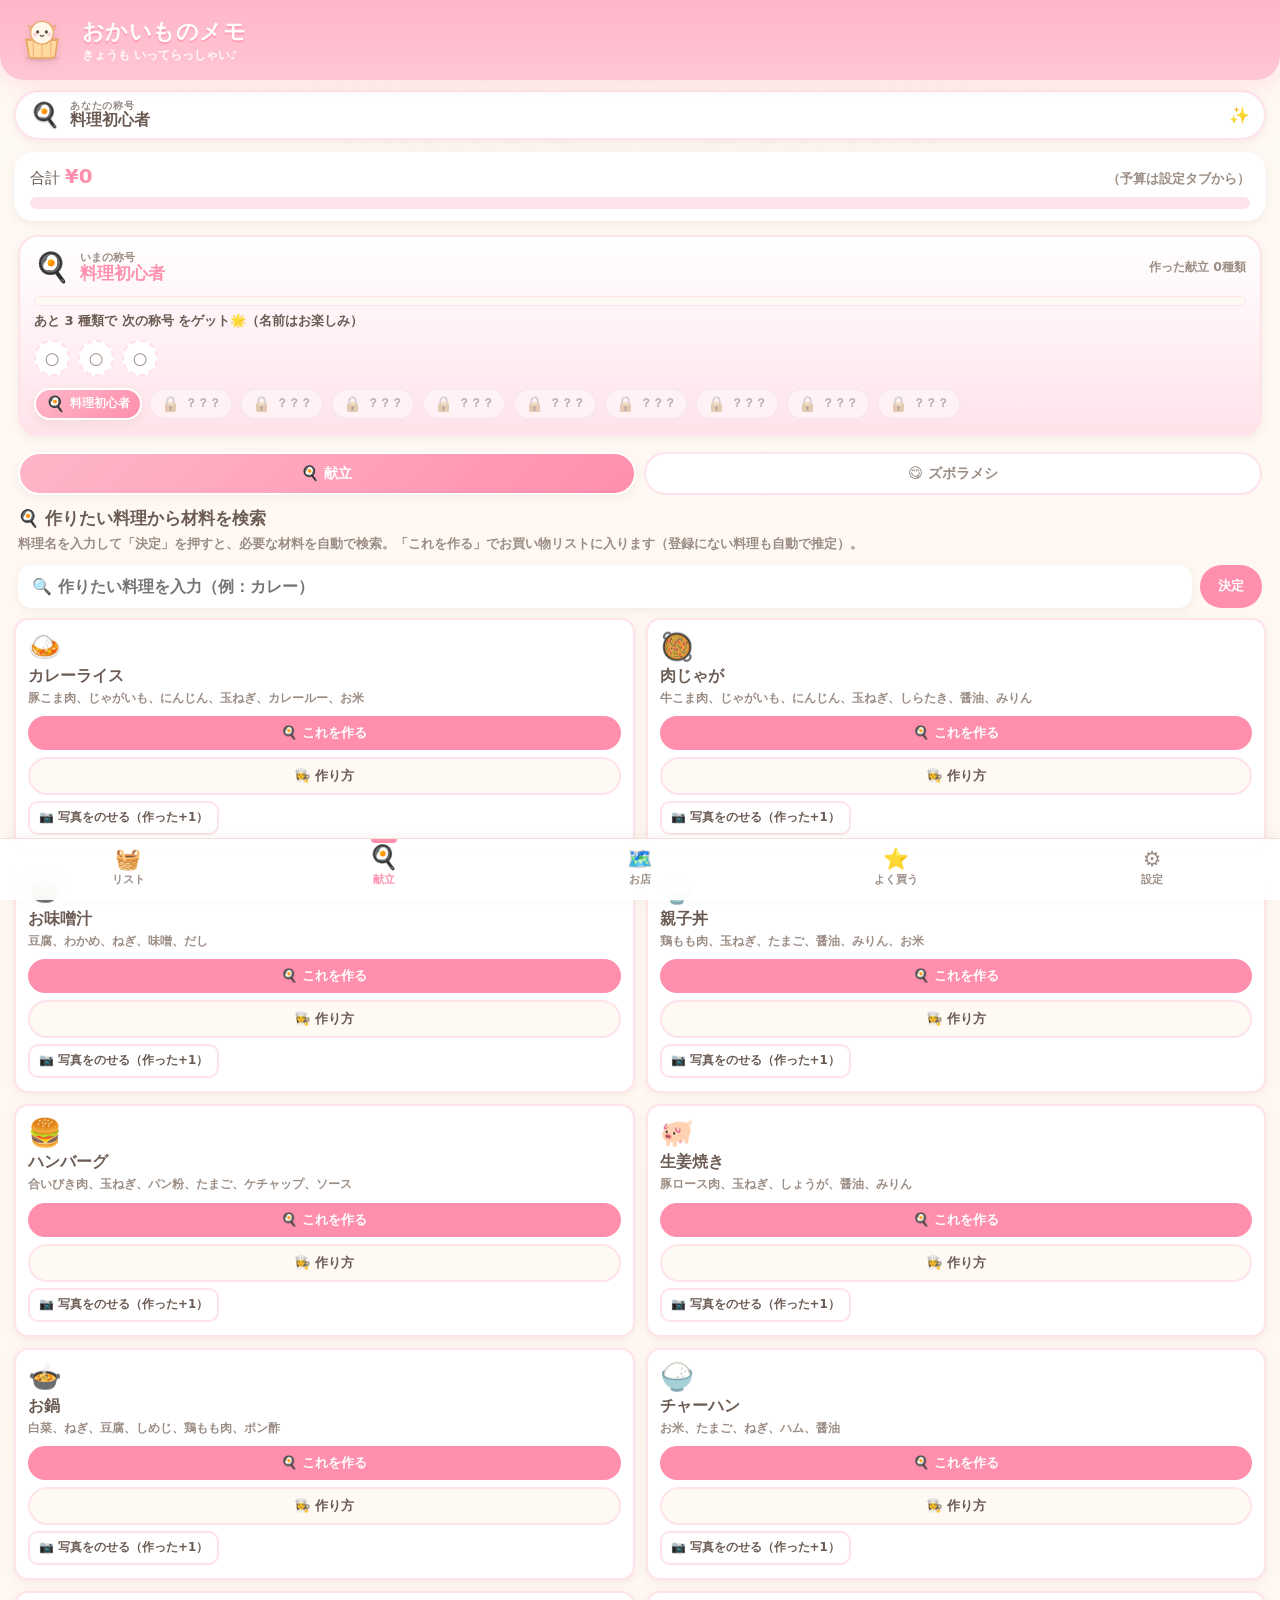
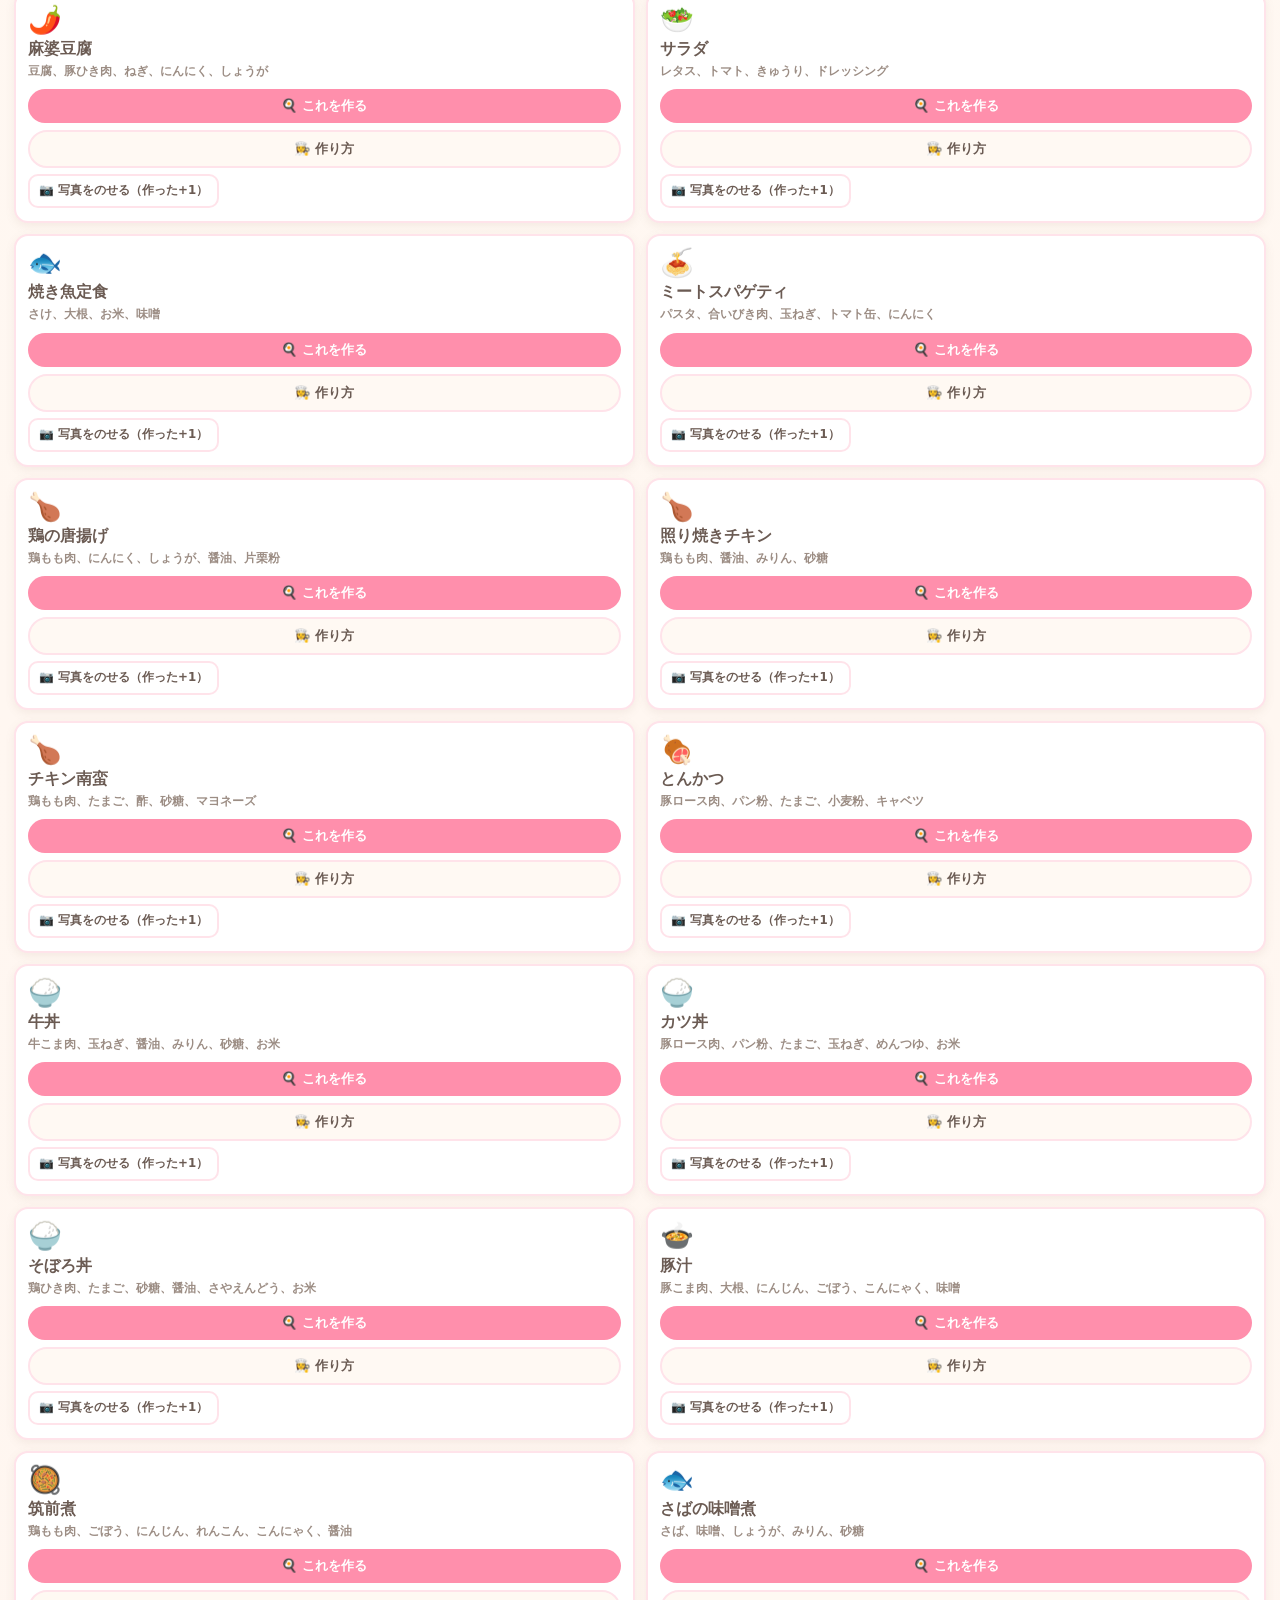
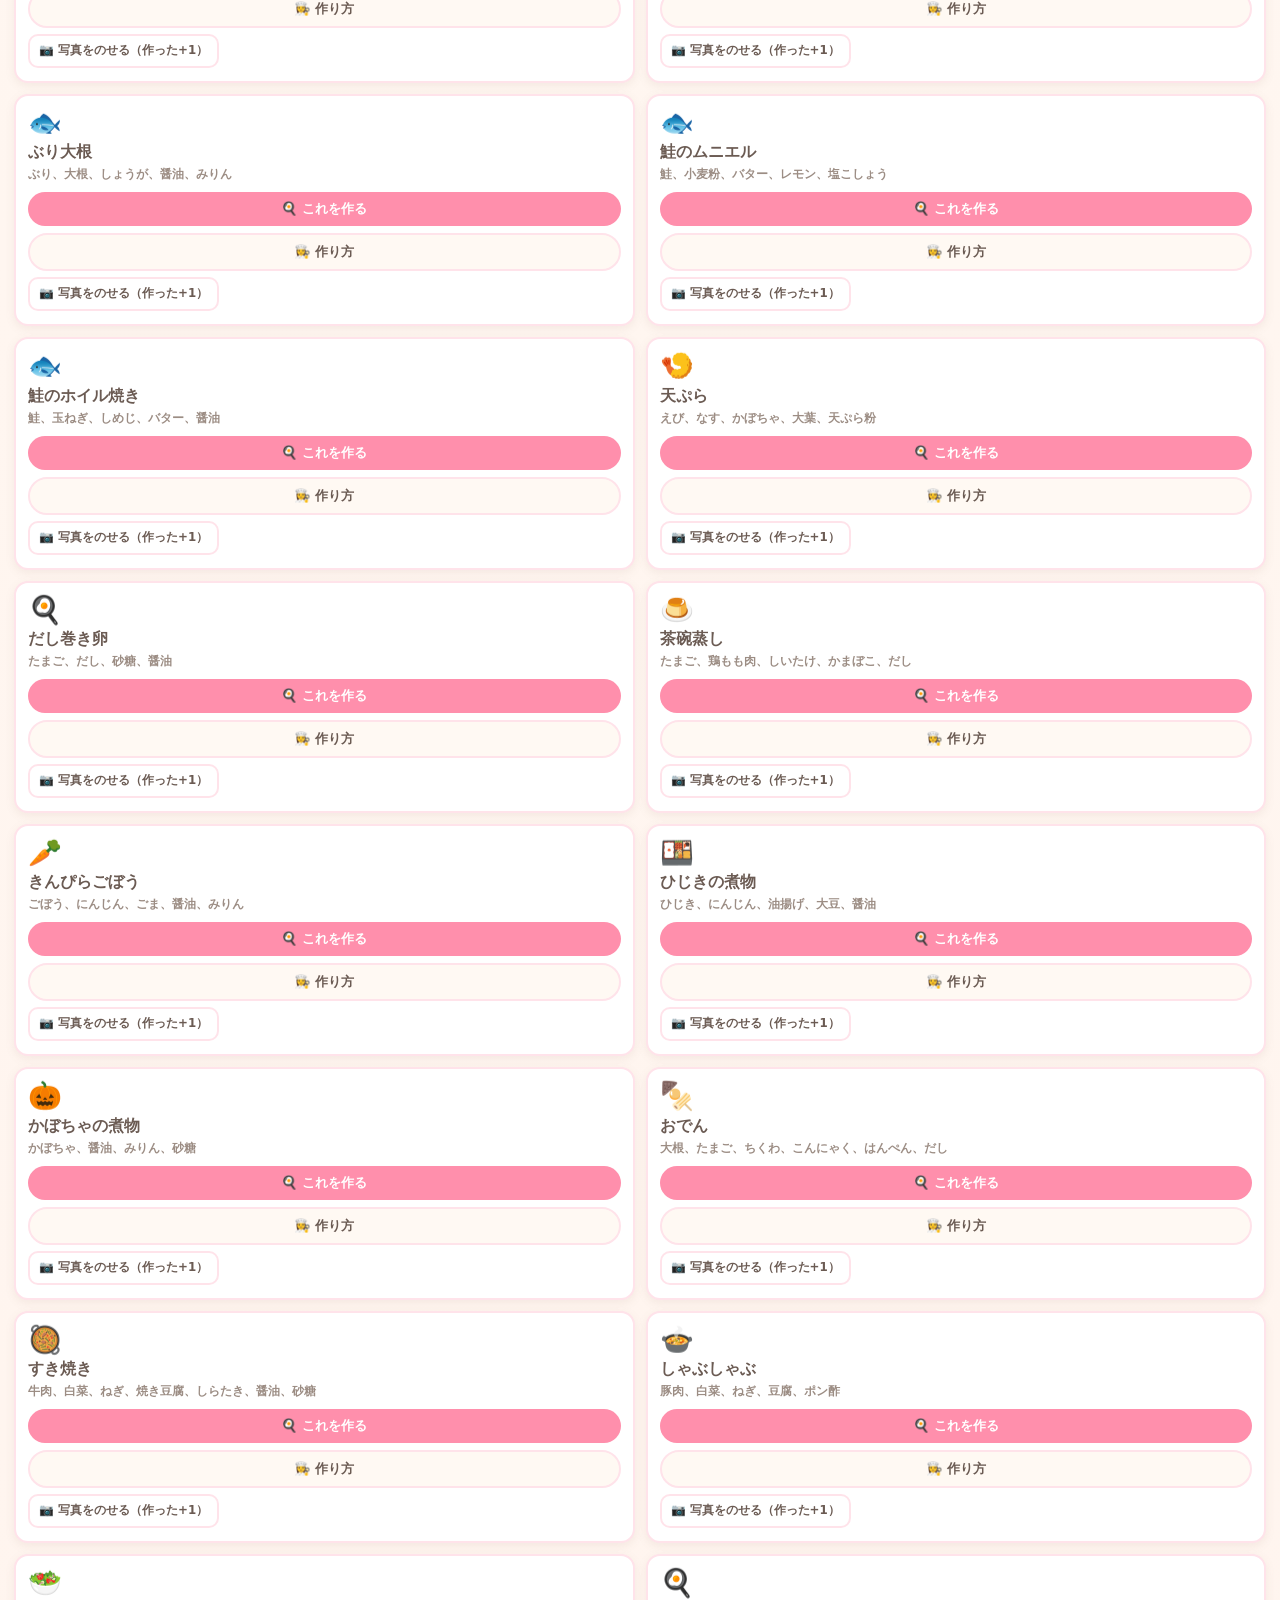
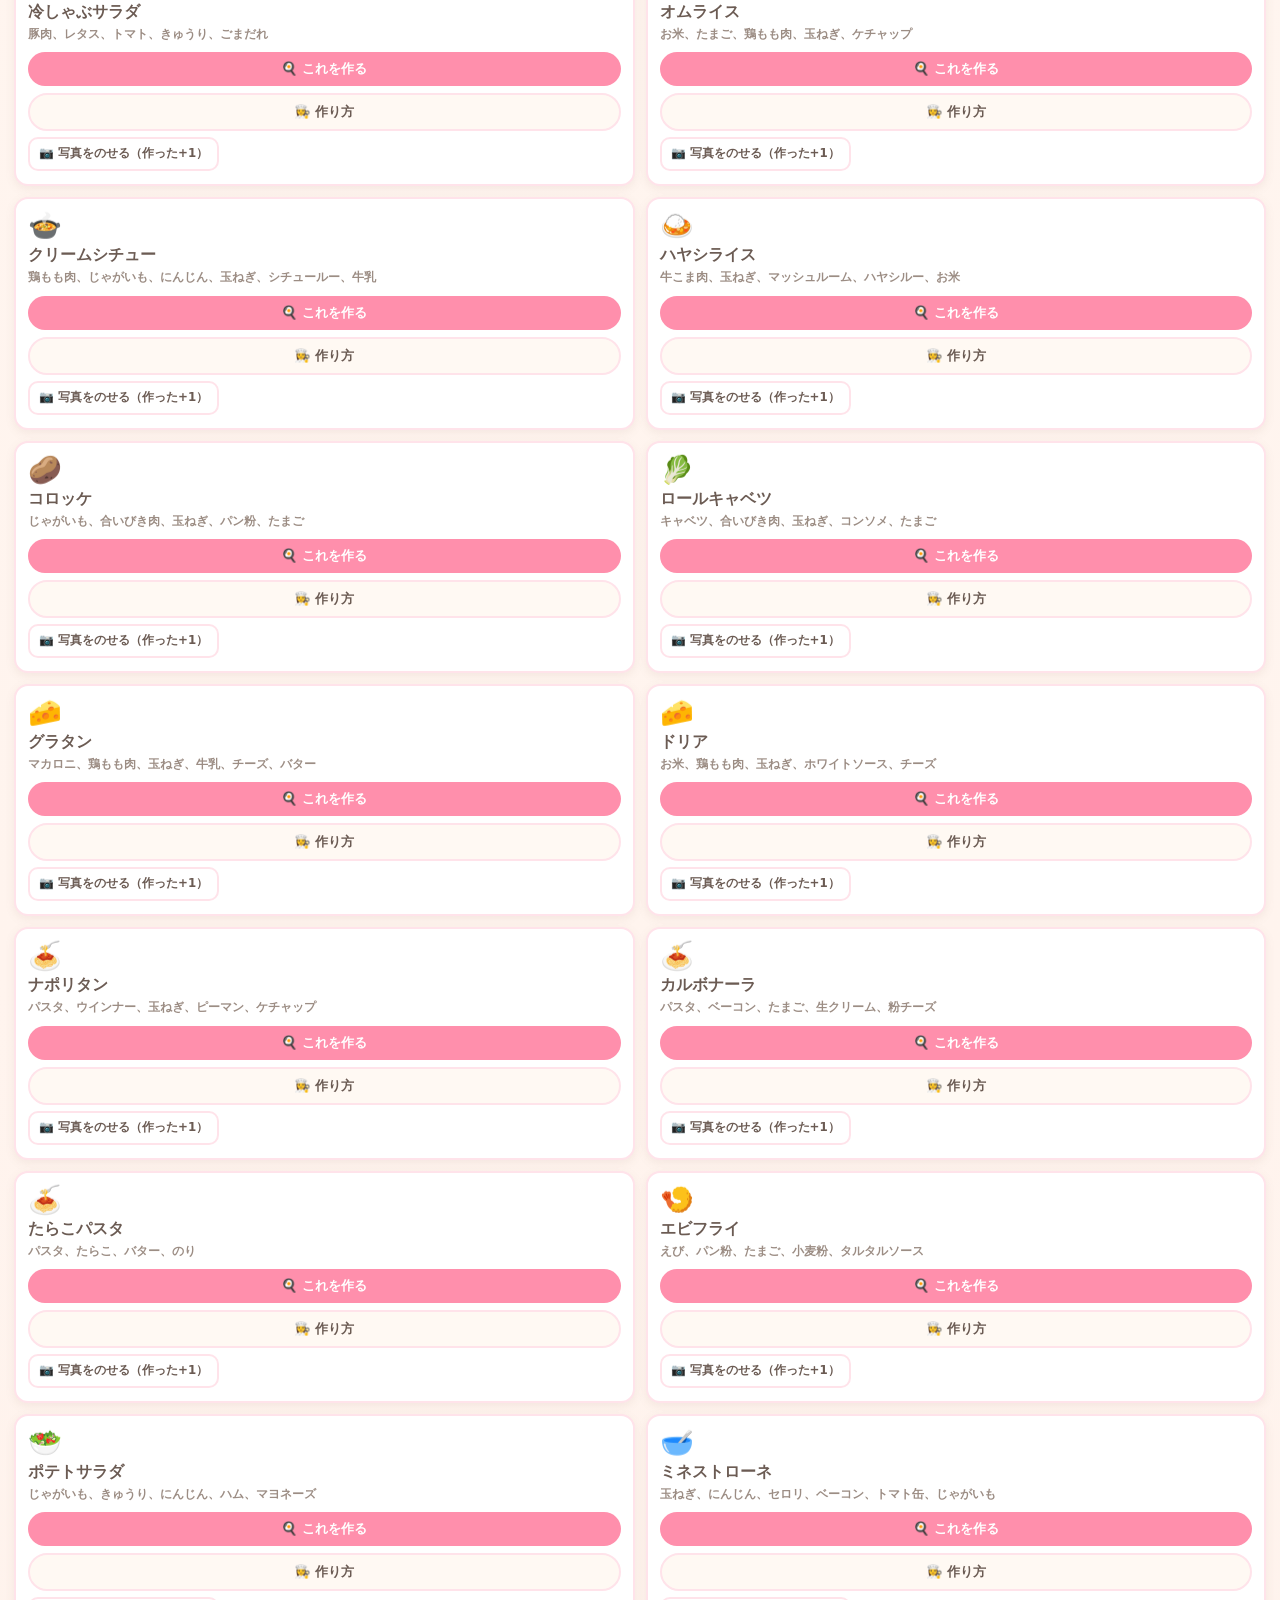
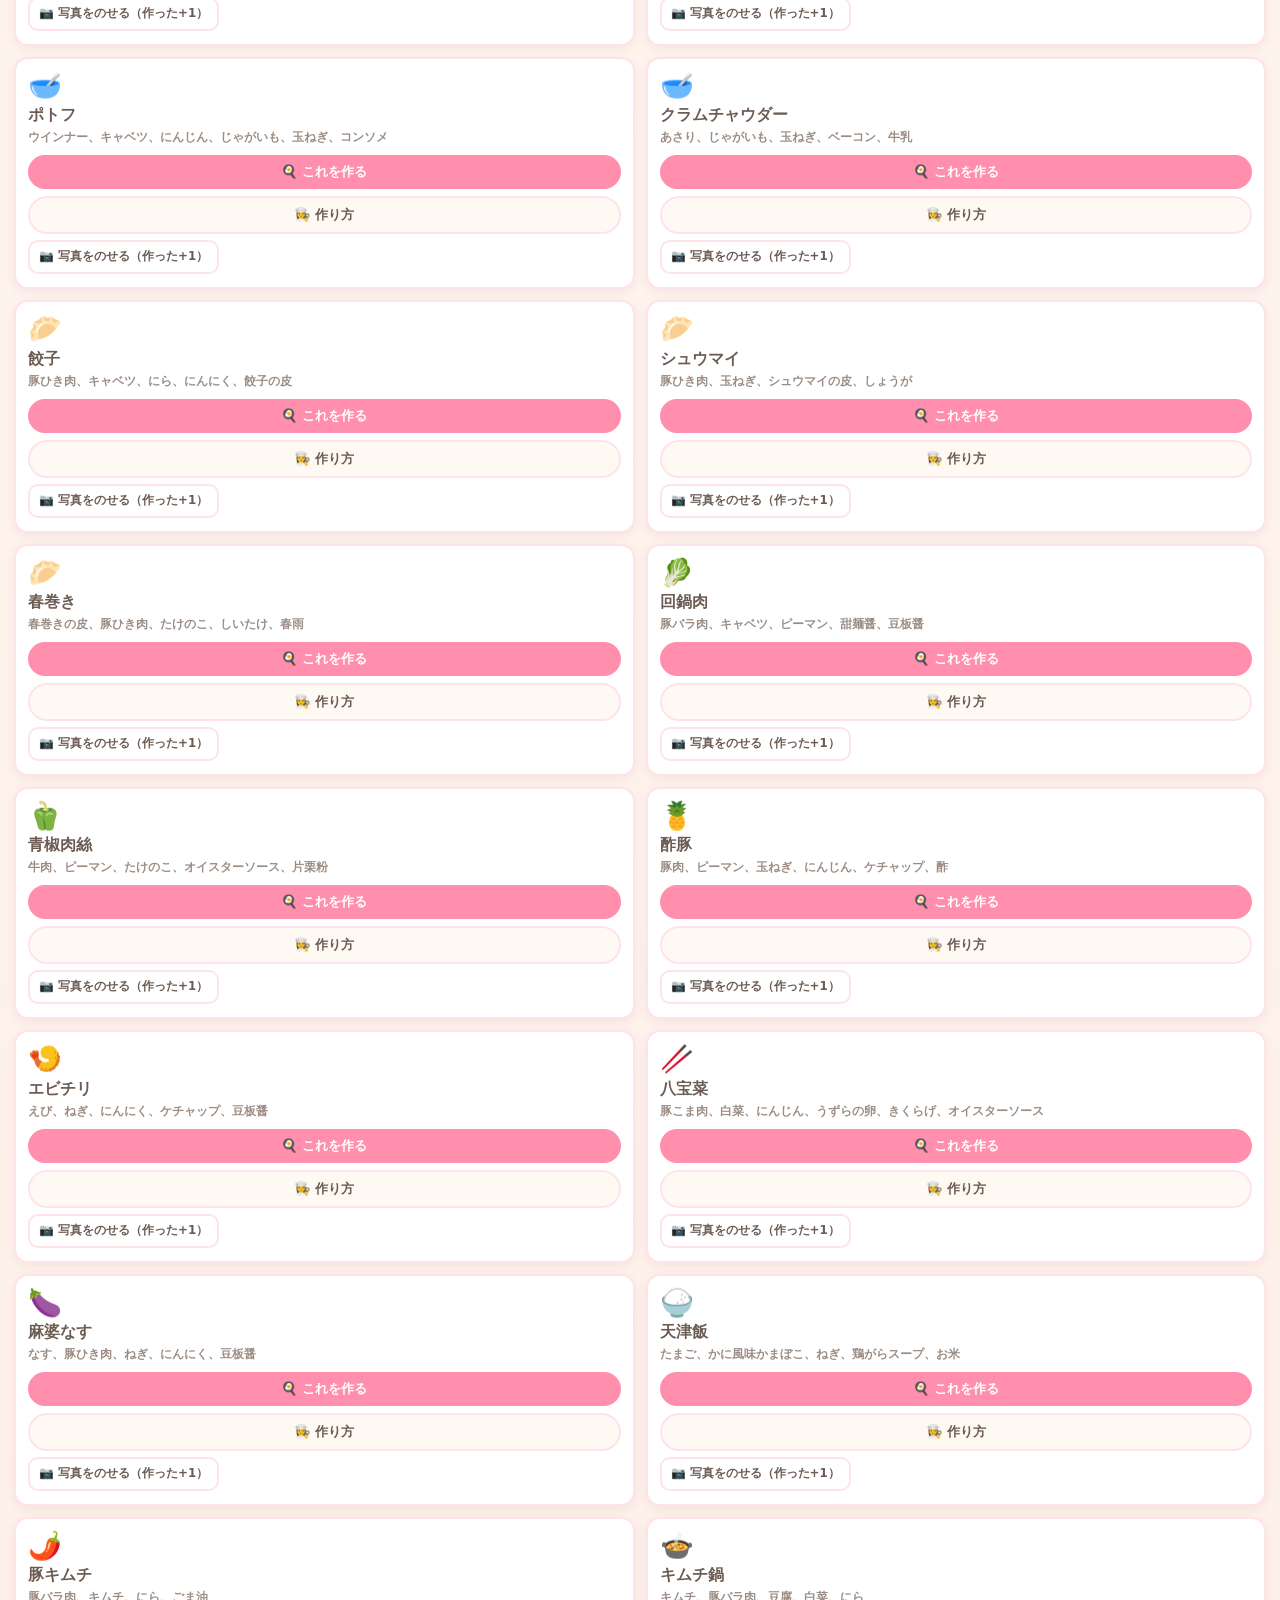
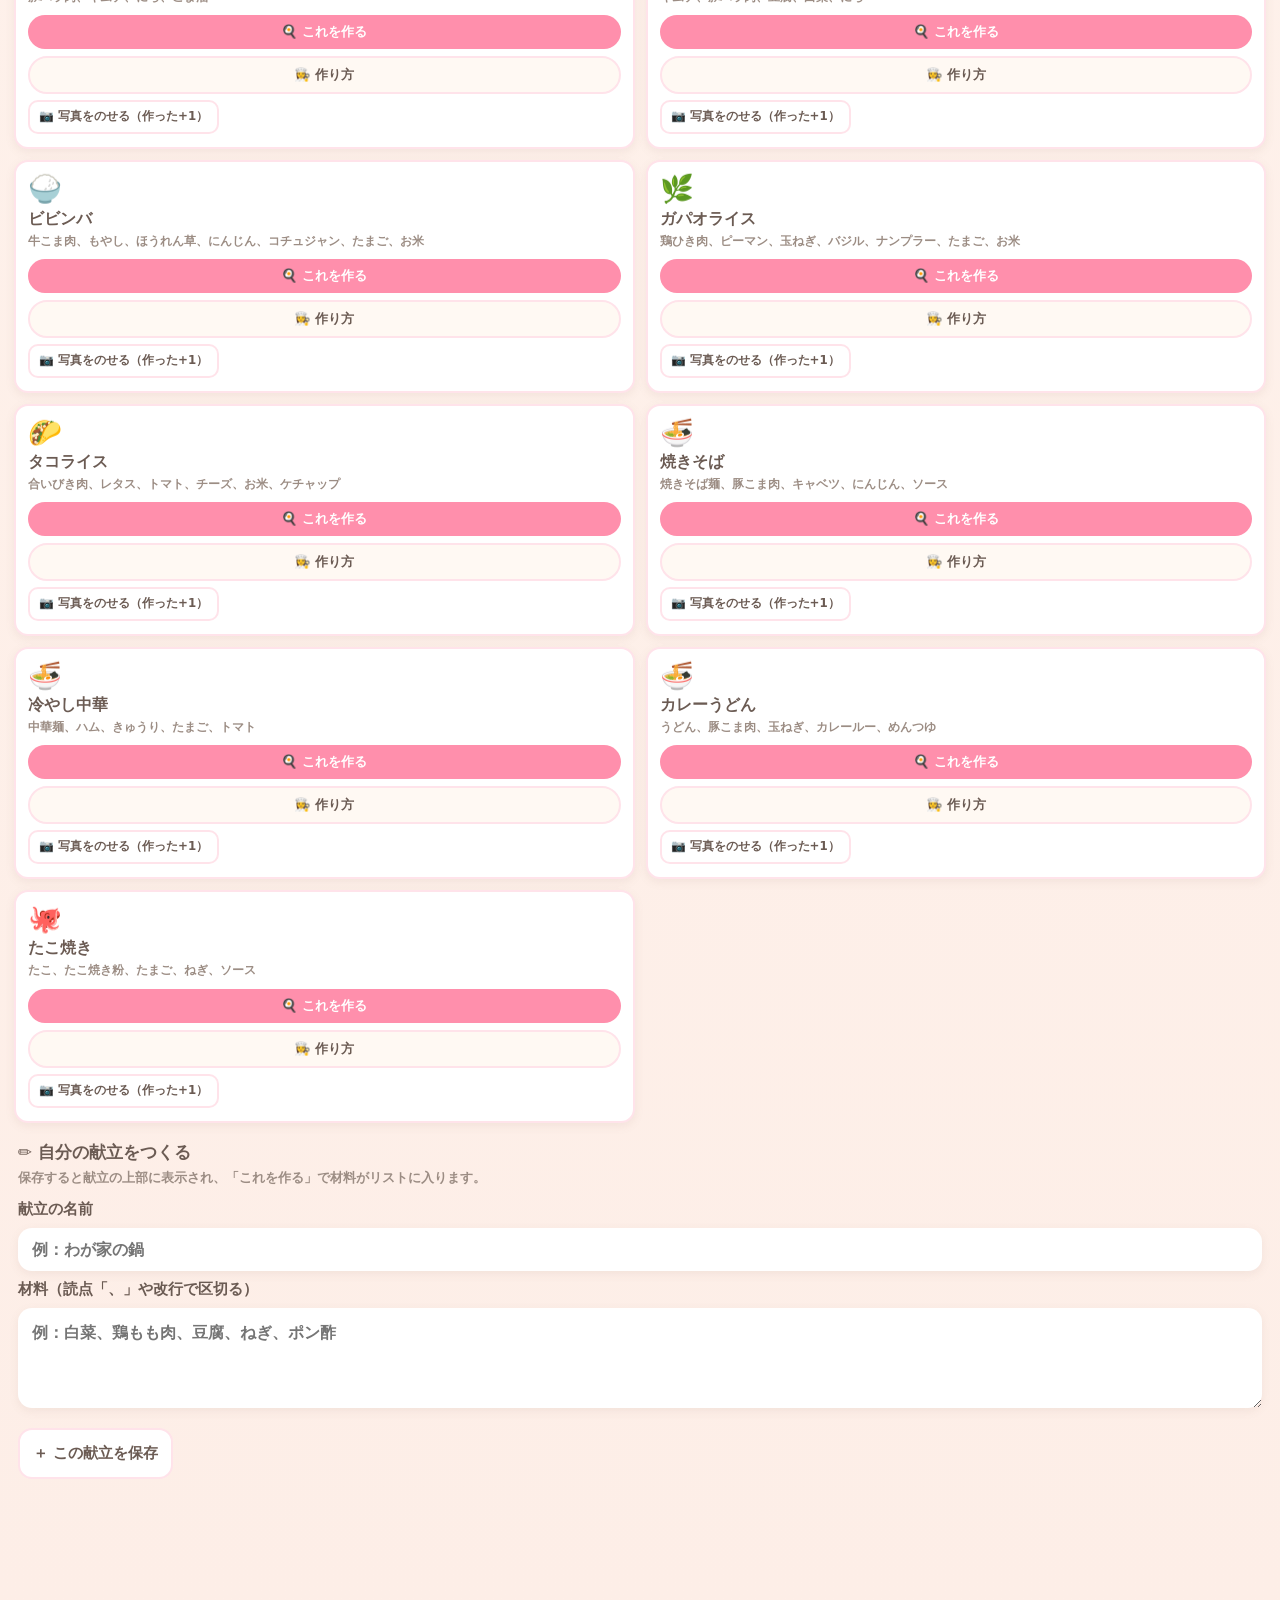
==== commit 68d63f44: "v2.1: 献立を69種類に大幅拡充（和食・洋食・中華・麺、全て作り方つき） - 定番の和食おかず・丼・煮魚・鍋もの23種を追加 - 洋食（オムライス・シチュー・グラタン・パスタ等）15種を追加 - " ====
--- a/shopping/index.html
+++ b/shopping/index.html
@@ -375,7 +375,7 @@
         データはこの端末の中だけに保存されます（ログイン不要・無料・オフラインOK）。<br />
         ブラウザのデータを消すと、リストも消えるのでご注意ください。
       </p>
-      <p class="settings-ver">おかいものメモ Phase 3 · v2.0</p>
+      <p class="settings-ver">おかいものメモ Phase 3 · v2.1</p>
     </section>
   </main>
 
